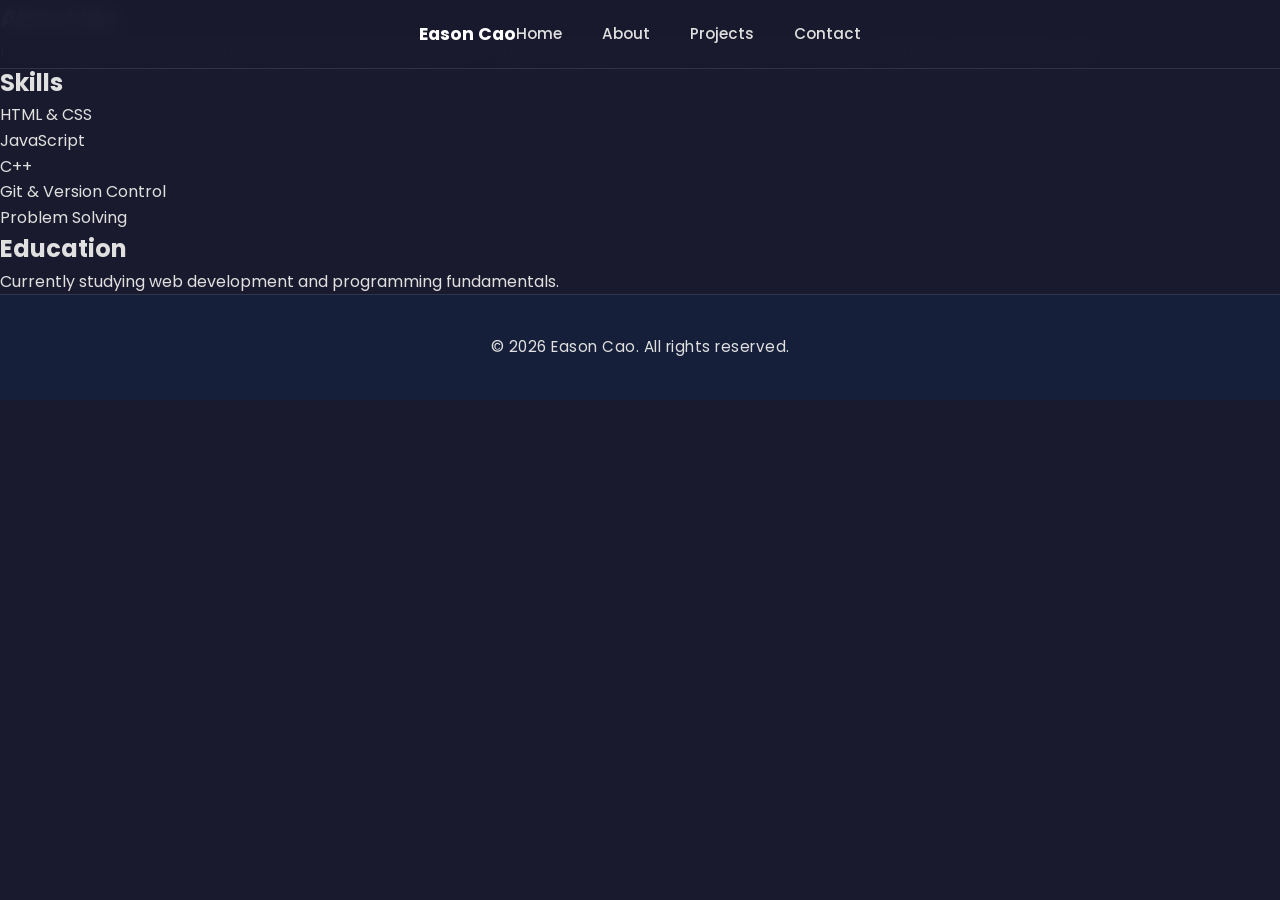
==== about.html @ a770e1d0 "rework on the portfolio" ====
<!DOCTYPE html>
<html lang="en">
<head>
    <meta charset="UTF-8">
    <meta name="viewport" content="width=device-width, initial-scale=1.0">
    <title>About Me</title>
    <link rel="stylesheet" href="styles/style.css">
</head>
<body>



    <header>
        <nav>
            <div class="nav-container">
                <h2 class="logo">Eason Cao</h2>
                <ul class="nav-links">
                    <li><a href="index.html">Home</a></li>
                    <li><a href="about.html">About</a></li>
                    <li><a href="projects.html">Projects</a></li>
                    <li><a href="contact.html">Contact</a></li>
                </ul>
            </div>
        </nav>
    </header>

    <section id="about">
        <div class="about-content">
            <h1>About Me</h1>
            <p>I am a student learning programming and web development. I enjoy creating interactive websites and solving complex problems with code.</p>
            <h2>Skills</h2>
            <ul class="skills-list">
                <li>HTML & CSS</li>
                <li>JavaScript</li>
                <li>C++</li>
                <li>Git & Version Control</li>
                <li>Problem Solving</li>
            </ul>
            <h2>Education</h2>
            <p>Currently studying web development and programming fundamentals.</p>
        </div>
    </section>

    <footer>
        <p>&copy; 2026 Eason Cao. All rights reserved.</p>
    </footer>

    <script src="scripts/script.js"></script>
</body>
</html>
---- styles/style.css ----
@import url('https://fonts.googleapis.com/css2?family=Poppins:wght@300;400;600;700&display=swap');

* {
    margin: 0;
    padding: 0;
    box-sizing: border-box;
}

:root {
    --bg-dark: #1a1a2e;
    --bg-darker: #16213e;
    --text-light: #e0e0e0;
    --text-lighter: #ffffff;
    --accent-blue: #0f7cff;
    --accent-light: #1a95ff;
    --muted: #a0a0a0;
    --max-width: 1200px;
}

body {
    font-family: 'Poppins', system-ui, -apple-system, 'Segoe UI', Roboto, 'Helvetica Neue', Arial;
    line-height: 1.6;
    color: var(--text-light);
    background-color: var(--bg-dark);
    font-weight: 400;
    -webkit-font-smoothing: antialiased;
    -moz-osx-font-smoothing: grayscale;
}

/* Header and Navigation */
header {
    position: fixed;
    top: 0;
    width: 100%;
    z-index: 1000;
    background-color: rgba(26, 26, 46, 0.95);
    backdrop-filter: blur(10px);
    padding: 20px 0;
    border-bottom: 1px solid rgba(255, 255, 255, 0.1);
}

.nav-container {
    max-width: var(--max-width);
    margin: 0 auto;
    display: flex;
    justify-content: space-between;
    align-items: center;
    padding: 0 40px;
}

.logo {
    display: flex;
    align-items: center;
    gap: 12px;
    text-decoration: none;
    color: var(--text-lighter);
    font-weight: 700;
    font-size: 1.1rem;
}

.logo-avatar {
    width: 40px;
    height: 40px;
    background: linear-gradient(135deg, var(--accent-blue), var(--accent-light));
    border-radius: 50%;
    display: flex;
    align-items: center;
    justify-content: center;
    color: white;
    font-weight: 700;
    font-size: 1.1rem;
}

.logo-text {
    color: var(--text-lighter);
}

nav {
    display: flex;
    align-items: center;
}

.nav-links {
    list-style: none;
    display: flex;
    gap: 40px;
}

.nav-links a {
    color: var(--text-light);
    text-decoration: none;
    font-size: 0.95rem;
    font-weight: 500;
    transition: color 0.3s ease;
    position: relative;
}

.nav-links a:hover {
    color: var(--accent-light);
}

.nav-links a::after {
    content: '';
    position: absolute;
    bottom: -5px;
    left: 0;
    width: 0;
    height: 2px;
    background-color: var(--accent-light);
    transition: width 0.3s ease;
}

.nav-links a:hover::after {
    width: 100%;
}

/* Hero Section */
#hero {
    margin-top: 80px;
    padding: 100px 40px;
    min-height: 100vh;
    display: flex;
    align-items: center;
    background: linear-gradient(135deg, rgba(15, 124, 255, 0.05), rgba(26, 33, 62, 0.3));
}

.hero-container {
    max-width: var(--max-width);
    margin: 0 auto;
    display: grid;
    grid-template-columns: 1fr 1fr;
    gap: 80px;
    align-items: center;
    width: 100%;
}

.hero-image {
    width: 320px;
    height: 320px;
    background-color: rgba(255, 255, 255, 0.1);
    border-radius: 50%;
    border: 8px solid rgba(15, 124, 255, 0.3);
    margin: 0 auto;
    display: flex;
    align-items: center;
    justify-content: center;
    font-size: 0.9rem;
    color: var(--muted);
}

.hero-content {
    display: flex;
    flex-direction: column;
    gap: 20px;
}

.hero-subtitle {
    font-size: 0.95rem;
    color: var(--muted);
    font-weight: 500;
    letter-spacing: 0.5px;
}

.hero-subtitle .role {
    color: var(--accent-light);
    font-weight: 600;
}

.hero-content h1 {
    font-size: 3.5rem;
    font-weight: 700;
    color: var(--text-lighter);
    line-height: 1.1;
    margin: 10px 0;
}

.hero-description {
    font-size: 1rem;
    color: var(--text-light);
    line-height: 1.8;
    max-width: 500px;
    margin: 10px 0;
}

.hero-buttons {
    display: flex;
    gap: 20px;
    margin-top: 20px;
}

.btn {
    display: inline-block;
    padding: 14px 32px;
    font-size: 0.95rem;
    font-weight: 600;
    text-decoration: none;
    border-radius: 30px;
    transition: all 0.3s ease;
    border: 2px solid transparent;
    cursor: pointer;
    text-align: center;
}

.btn-primary {
    background: linear-gradient(135deg, var(--accent-blue), var(--accent-light));
    color: white;
    box-shadow: 0 8px 24px rgba(15, 124, 255, 0.3);
}

.btn-primary:hover {
    transform: translateY(-3px);
    box-shadow: 0 12px 32px rgba(15, 124, 255, 0.4);
}

.btn-secondary {
    background-color: transparent;
    color: var(--text-lighter);
    border: 2px solid var(--text-lighter);
}

.btn-secondary:hover {
    background-color: rgba(255, 255, 255, 0.1);
    border-color: var(--accent-light);
    color: var(--accent-light);
}

.social-links {
    display: flex;
    gap: 20px;
    margin-top: 20px;
}

.social-links a {
    width: 45px;
    height: 45px;
    border-radius: 50%;
    border: 2px solid var(--text-light);
    display: flex;
    align-items: center;
    justify-content: center;
    color: var(--text-light);
    text-decoration: none;
    transition: all 0.3s ease;
    font-size: 1.1rem;
}

.social-links a:hover {
    background-color: var(--accent-blue);
    border-color: var(--accent-blue);
    color: white;
    transform: translateY(-3px);
}

/* Responsive Design */
@media (max-width: 768px) {
    .hero-container {
        grid-template-columns: 1fr;
        gap: 40px;
    }

    .hero-image {
        width: 250px;
        height: 250px;
    }

    .hero-content h1 {
        font-size: 2.5rem;
    }

    .hero-buttons {
        flex-direction: column;
    }

    .btn {
        width: 100%;
        text-align: center;
    }

    .nav-links {
        gap: 20px;
    }

    .nav-links a {
        font-size: 0.85rem;
    }

    #hero {
        padding: 80px 20px;
        margin-top: 70px;
    }

    .nav-container {
        padding: 0 20px;
    }
}

@media (max-width: 480px) {
    .hero-content h1 {
        font-size: 2rem;
    }

    .hero-subtitle {
        font-size: 0.85rem;
    }

    .hero-description {
        font-size: 0.9rem;
    }

    .btn {
        padding: 12px 24px;
        font-size: 0.85rem;
    }

    .social-links {
        gap: 15px;
    }

    .social-links a {
        width: 40px;
        height: 40px;
        font-size: 0.9rem;
    }

    .logo {
        gap: 8px;
        font-size: 0.95rem;
    }

    .logo-avatar {
        width: 35px;
        height: 35px;
        font-size: 0.95rem;
    }

    .nav-links {
        gap: 15px;
    }

    .nav-links a {
        font-size: 0.75rem;
    }
}

/* Footer */
footer {
    background-color: rgba(22, 33, 62, 0.8);
    border-top: 1px solid rgba(255, 255, 255, 0.1);
    padding: 40px 20px;
    text-align: center;
}

footer p {
    color: var(--text-light);
    font-size: 0.95rem;
    letter-spacing: 0.5px;
}
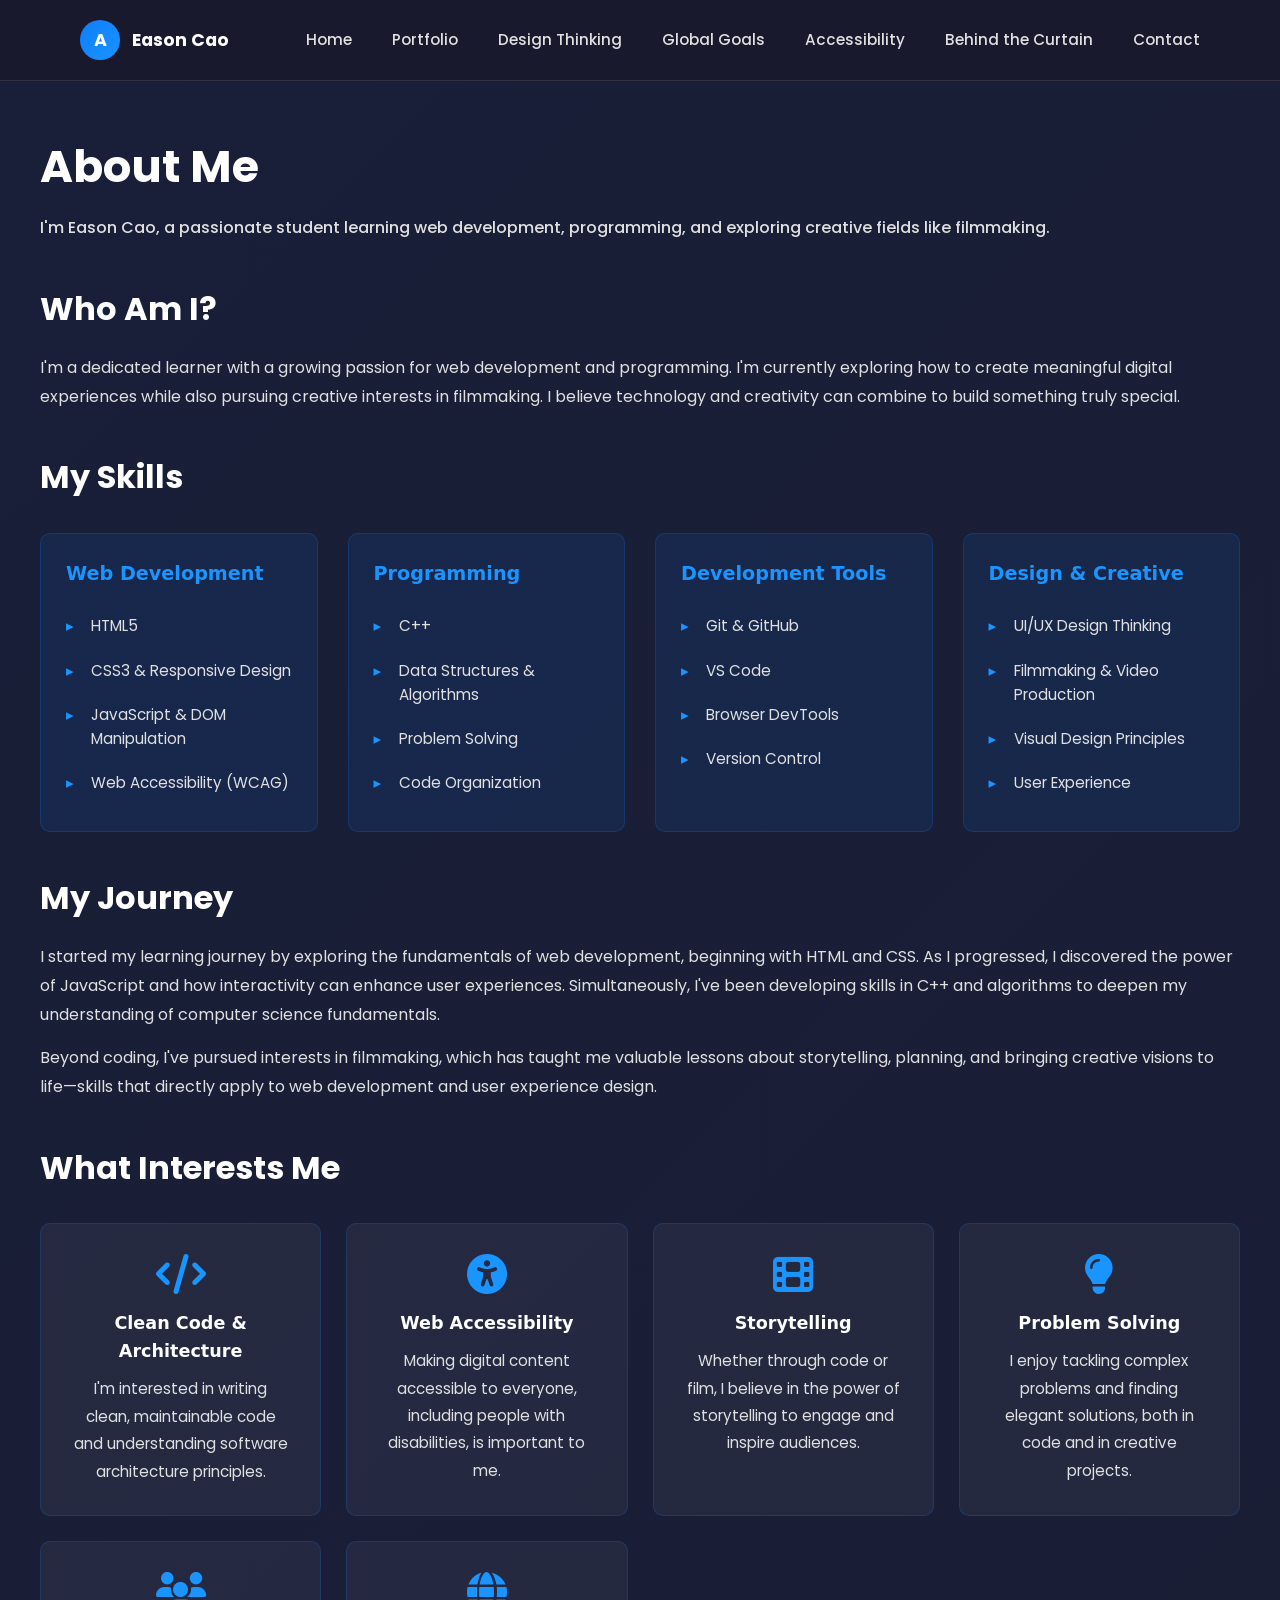
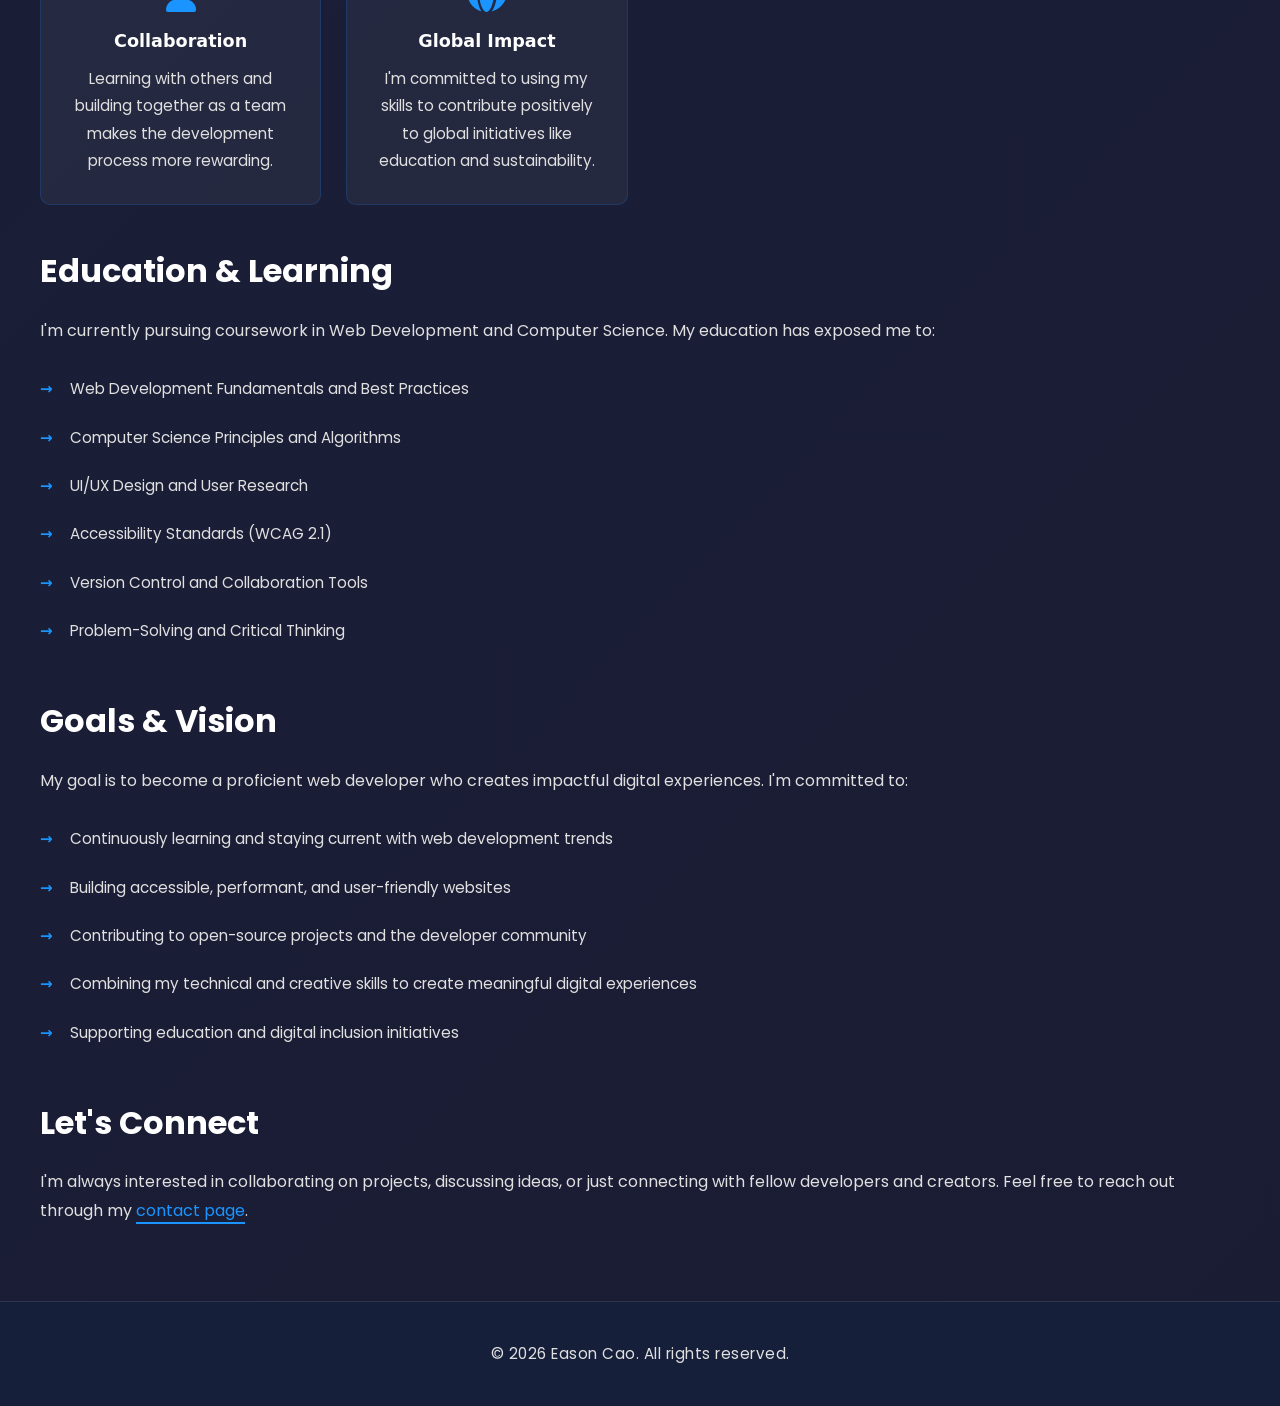
==== commit 740273aa: "re-organized the pages and add new pages" ====
--- a/about.html
+++ b/about.html
@@ -5,39 +5,148 @@
     <meta name="viewport" content="width=device-width, initial-scale=1.0">
     <title>About Me</title>
     <link rel="stylesheet" href="styles/style.css">
+    <link rel="stylesheet" href="https://cdnjs.cloudflare.com/ajax/libs/font-awesome/6.4.0/css/all.min.css">
 </head>
 <body>
-
-
-
     <header>
-        <nav>
-            <div class="nav-container">
-                <h2 class="logo">Eason Cao</h2>
+        <div class="nav-container">
+            <div class="logo">
+                <div class="logo-avatar">A</div>
+                <span class="logo-text">Eason Cao</span>
+            </div>
+            <nav>
                 <ul class="nav-links">
                     <li><a href="index.html">Home</a></li>
-                    <li><a href="about.html">About</a></li>
-                    <li><a href="projects.html">Projects</a></li>
+                    <li><a href="projects.html">Portfolio</a></li>
+                    <li><a href="design-thinking.html">Design Thinking</a></li>
+                    <li><a href="global-goals.html">Global Goals</a></li>
+                    <li><a href="accessibility.html">Accessibility</a></li>
+                    <li><a href="behind-curtain.html">Behind the Curtain</a></li>
                     <li><a href="contact.html">Contact</a></li>
                 </ul>
-            </div>
-        </nav>
+            </nav>
+        </div>
     </header>
 
-    <section id="about">
-        <div class="about-content">
+    <section id="about" class="page-section">
+        <div class="page-container">
             <h1>About Me</h1>
-            <p>I am a student learning programming and web development. I enjoy creating interactive websites and solving complex problems with code.</p>
-            <h2>Skills</h2>
-            <ul class="skills-list">
-                <li>HTML & CSS</li>
-                <li>JavaScript</li>
-                <li>C++</li>
-                <li>Git & Version Control</li>
-                <li>Problem Solving</li>
+            
+            <p class="intro-text">I'm Eason Cao, a passionate student learning web development, programming, and exploring creative fields like filmmaking.</p>
+            
+            <h2>Who Am I?</h2>
+            <p>I'm a dedicated learner with a growing passion for web development and programming. I'm currently exploring how to create meaningful digital experiences while also pursuing creative interests in filmmaking. I believe technology and creativity can combine to build something truly special.</p>
+            
+            <h2>My Skills</h2>
+            <div class="skills-grid">
+                <div class="skill-category">
+                    <h3>Web Development</h3>
+                    <ul class="skills-list">
+                        <li>HTML5</li>
+                        <li>CSS3 & Responsive Design</li>
+                        <li>JavaScript & DOM Manipulation</li>
+                        <li>Web Accessibility (WCAG)</li>
+                    </ul>
+                </div>
+                
+                <div class="skill-category">
+                    <h3>Programming</h3>
+                    <ul class="skills-list">
+                        <li>C++</li>
+                        <li>Data Structures & Algorithms</li>
+                        <li>Problem Solving</li>
+                        <li>Code Organization</li>
+                    </ul>
+                </div>
+                
+                <div class="skill-category">
+                    <h3>Development Tools</h3>
+                    <ul class="skills-list">
+                        <li>Git & GitHub</li>
+                        <li>VS Code</li>
+                        <li>Browser DevTools</li>
+                        <li>Version Control</li>
+                    </ul>
+                </div>
+                
+                <div class="skill-category">
+                    <h3>Design & Creative</h3>
+                    <ul class="skills-list">
+                        <li>UI/UX Design Thinking</li>
+                        <li>Filmmaking & Video Production</li>
+                        <li>Visual Design Principles</li>
+                        <li>User Experience</li>
+                    </ul>
+                </div>
+            </div>
+            
+            <h2>My Journey</h2>
+            <p>I started my learning journey by exploring the fundamentals of web development, beginning with HTML and CSS. As I progressed, I discovered the power of JavaScript and how interactivity can enhance user experiences. Simultaneously, I've been developing skills in C++ and algorithms to deepen my understanding of computer science fundamentals.</p>
+            
+            <p>Beyond coding, I've pursued interests in filmmaking, which has taught me valuable lessons about storytelling, planning, and bringing creative visions to life—skills that directly apply to web development and user experience design.</p>
+            
+            <h2>What Interests Me</h2>
+            <div class="interests-grid">
+                <div class="interest-card">
+                    <i class="fas fa-code"></i>
+                    <h3>Clean Code & Architecture</h3>
+                    <p>I'm interested in writing clean, maintainable code and understanding software architecture principles.</p>
+                </div>
+                
+                <div class="interest-card">
+                    <i class="fas fa-universal-access"></i>
+                    <h3>Web Accessibility</h3>
+                    <p>Making digital content accessible to everyone, including people with disabilities, is important to me.</p>
+                </div>
+                
+                <div class="interest-card">
+                    <i class="fas fa-film"></i>
+                    <h3>Storytelling</h3>
+                    <p>Whether through code or film, I believe in the power of storytelling to engage and inspire audiences.</p>
+                </div>
+                
+                <div class="interest-card">
+                    <i class="fas fa-lightbulb"></i>
+                    <h3>Problem Solving</h3>
+                    <p>I enjoy tackling complex problems and finding elegant solutions, both in code and in creative projects.</p>
+                </div>
+                
+                <div class="interest-card">
+                    <i class="fas fa-users"></i>
+                    <h3>Collaboration</h3>
+                    <p>Learning with others and building together as a team makes the development process more rewarding.</p>
+                </div>
+                
+                <div class="interest-card">
+                    <i class="fas fa-globe"></i>
+                    <h3>Global Impact</h3>
+                    <p>I'm committed to using my skills to contribute positively to global initiatives like education and sustainability.</p>
+                </div>
+            </div>
+            
+            <h2>Education & Learning</h2>
+            <p>I'm currently pursuing coursework in Web Development and Computer Science. My education has exposed me to:</p>
+            <ul class="education-list">
+                <li>Web Development Fundamentals and Best Practices</li>
+                <li>Computer Science Principles and Algorithms</li>
+                <li>UI/UX Design and User Research</li>
+                <li>Accessibility Standards (WCAG 2.1)</li>
+                <li>Version Control and Collaboration Tools</li>
+                <li>Problem-Solving and Critical Thinking</li>
             </ul>
-            <h2>Education</h2>
-            <p>Currently studying web development and programming fundamentals.</p>
+            
+            <h2>Goals & Vision</h2>
+            <p>My goal is to become a proficient web developer who creates impactful digital experiences. I'm committed to:</p>
+            <ul class="goals-list">
+                <li>Continuously learning and staying current with web development trends</li>
+                <li>Building accessible, performant, and user-friendly websites</li>
+                <li>Contributing to open-source projects and the developer community</li>
+                <li>Combining my technical and creative skills to create meaningful digital experiences</li>
+                <li>Supporting education and digital inclusion initiatives</li>
+            </ul>
+            
+            <h2>Let's Connect</h2>
+            <p>I'm always interested in collaborating on projects, discussing ideas, or just connecting with fellow developers and creators. Feel free to reach out through my <a href="contact.html" style="color: var(--accent-light); text-decoration: none; border-bottom: 2px solid var(--accent-light);">contact page</a>.</p>
         </div>
     </section>
 
--- a/styles/style.css
+++ b/styles/style.css
@@ -355,3 +355,492 @@
     font-size: 0.95rem;
     letter-spacing: 0.5px;
 }
+
+/* Page Sections */
+.page-section {
+    margin-top: 80px;
+    padding: 60px 40px;
+    min-height: 100vh;
+    background: linear-gradient(135deg, rgba(15, 124, 255, 0.05), rgba(26, 33, 62, 0.3));
+}
+
+.page-container {
+    max-width: var(--max-width);
+    margin: 0 auto;
+}
+
+.page-section h1 {
+    font-size: 2.8rem;
+    font-weight: 700;
+    color: var(--text-lighter);
+    margin-bottom: 20px;
+    line-height: 1.2;
+}
+
+.page-section h2 {
+    font-size: 2rem;
+    font-weight: 700;
+    color: var(--text-lighter);
+    margin-top: 40px;
+    margin-bottom: 20px;
+}
+
+.page-section h3 {
+    font-size: 1.3rem;
+    font-weight: 600;
+    color: var(--text-lighter);
+    margin-top: 25px;
+    margin-bottom: 15px;
+}
+
+.page-section p {
+    font-size: 1rem;
+    color: var(--text-light);
+    line-height: 1.8;
+    margin-bottom: 15px;
+}
+
+.intro-text {
+    font-size: 1.1rem;
+    color: var(--accent-light);
+    margin-bottom: 30px;
+    font-weight: 500;
+}
+
+/* Process Grid */
+.process-grid {
+    display: grid;
+    grid-template-columns: repeat(auto-fit, minmax(300px, 1fr));
+    gap: 30px;
+    margin: 40px 0;
+}
+
+.process-card {
+    background: rgba(255, 255, 255, 0.05);
+    border: 1px solid rgba(15, 124, 255, 0.2);
+    border-radius: 12px;
+    padding: 30px;
+    transition: all 0.3s ease;
+}
+
+.process-card:hover {
+    background: rgba(15, 124, 255, 0.1);
+    border-color: rgba(15, 124, 255, 0.4);
+    transform: translateY(-5px);
+}
+
+.process-number {
+    display: inline-block;
+    width: 40px;
+    height: 40px;
+    background: linear-gradient(135deg, var(--accent-blue), var(--accent-light));
+    border-radius: 50%;
+    display: flex;
+    align-items: center;
+    justify-content: center;
+    color: white;
+    font-weight: 700;
+    font-size: 1.2rem;
+    margin-bottom: 15px;
+}
+
+.process-card h2 {
+    margin-top: 0;
+    margin-bottom: 15px;
+    font-size: 1.3rem;
+}
+
+.decision-list, .contribution-list, .commitment-list, .resources-list, .learning-list {
+    list-style: none;
+    padding: 0;
+    margin: 20px 0;
+}
+
+.decision-list li, .contribution-list li, .commitment-list li, .resources-list li, .learning-list li {
+    padding: 12px 0;
+    padding-left: 30px;
+    position: relative;
+    color: var(--text-light);
+    font-size: 1rem;
+    line-height: 1.6;
+}
+
+.decision-list li::before, .contribution-list li::before, .commitment-list li::before, .resources-list li::before, .learning-list li::before {
+    content: '→';
+    position: absolute;
+    left: 0;
+    color: var(--accent-light);
+    font-weight: bold;
+}
+
+/* Goal Highlight */
+.goal-highlight {
+    background: rgba(15, 124, 255, 0.1);
+    border: 1px solid rgba(15, 124, 255, 0.3);
+    border-radius: 12px;
+    padding: 40px;
+    margin: 30px 0;
+}
+
+.goal-description {
+    font-size: 1.2rem;
+    color: var(--accent-light);
+    font-weight: 500;
+    margin-bottom: 20px;
+}
+
+/* Targets Grid */
+.targets-grid {
+    display: grid;
+    grid-template-columns: repeat(auto-fit, minmax(250px, 1fr));
+    gap: 25px;
+    margin: 30px 0;
+}
+
+.target-card {
+    background: rgba(255, 255, 255, 0.05);
+    border: 1px solid rgba(15, 124, 255, 0.2);
+    border-radius: 10px;
+    padding: 25px;
+    text-align: center;
+    transition: all 0.3s ease;
+}
+
+.target-card:hover {
+    background: rgba(15, 124, 255, 0.1);
+    transform: translateY(-3px);
+}
+
+.target-card i {
+    font-size: 2rem;
+    color: var(--accent-light);
+    margin-bottom: 15px;
+}
+
+.target-card h4 {
+    color: var(--text-lighter);
+    font-size: 1.1rem;
+    margin-bottom: 10px;
+}
+
+.target-card p {
+    font-size: 0.95rem;
+    color: var(--text-light);
+    margin: 0;
+}
+
+/* Features Grid */
+.features-grid {
+    display: grid;
+    grid-template-columns: repeat(auto-fit, minmax(280px, 1fr));
+    gap: 25px;
+    margin: 30px 0;
+}
+
+.feature-card {
+    background: rgba(255, 255, 255, 0.05);
+    border: 1px solid rgba(15, 124, 255, 0.2);
+    border-radius: 10px;
+    padding: 25px;
+    transition: all 0.3s ease;
+}
+
+.feature-card:hover {
+    background: rgba(15, 124, 255, 0.1);
+    border-color: rgba(15, 124, 255, 0.4);
+    transform: translateY(-3px);
+}
+
+.feature-card h3 {
+    margin-top: 0;
+    display: flex;
+    align-items: center;
+    gap: 12px;
+    margin-bottom: 12px;
+    font-size: 1.1rem;
+}
+
+.feature-card i {
+    color: var(--accent-light);
+    font-size: 1.3rem;
+}
+
+.feature-card p {
+    margin: 0;
+    font-size: 0.95rem;
+}
+
+/* Tech Stack */
+.tech-stack {
+    display: grid;
+    grid-template-columns: repeat(auto-fit, minmax(200px, 1fr));
+    gap: 20px;
+    margin: 30px 0;
+}
+
+.tech-item {
+    background: rgba(15, 124, 255, 0.15);
+    border-left: 4px solid var(--accent-light);
+    padding: 20px;
+    border-radius: 8px;
+}
+
+.tech-item h3 {
+    margin-top: 0;
+    color: var(--accent-light);
+    font-size: 1.1rem;
+}
+
+.tech-item p {
+    margin: 10px 0 0 0;
+    font-size: 0.95rem;
+}
+
+/* Challenge Cards */
+.challenge-card {
+    background: rgba(255, 255, 255, 0.05);
+    border: 1px solid rgba(15, 124, 255, 0.2);
+    border-radius: 10px;
+    padding: 25px;
+    margin: 20px 0;
+}
+
+.challenge-card h3 {
+    margin-top: 0;
+    color: var(--accent-light);
+    font-size: 1.2rem;
+}
+
+.challenge-card p {
+    margin: 12px 0;
+}
+
+.challenge-card strong {
+    color: var(--text-lighter);
+}
+
+/* Tools List */
+.tools-list {
+    display: grid;
+    grid-template-columns: repeat(auto-fit, minmax(150px, 1fr));
+    gap: 20px;
+    margin: 30px 0;
+}
+
+.tool {
+    background: rgba(15, 124, 255, 0.1);
+    border: 1px solid rgba(15, 124, 255, 0.3);
+    border-radius: 10px;
+    padding: 25px;
+    text-align: center;
+}
+
+.tool i {
+    font-size: 2rem;
+    color: var(--accent-light);
+    margin-bottom: 12px;
+}
+
+.tool h4 {
+    color: var(--text-lighter);
+    font-size: 1rem;
+    margin-bottom: 8px;
+}
+
+.tool p {
+    font-size: 0.85rem;
+    color: var(--text-light);
+    margin: 0;
+}
+
+.future-list {
+    list-style: none;
+    padding: 0;
+}
+
+.future-list li {
+    padding: 12px 0;
+    padding-left: 30px;
+    position: relative;
+    color: var(--text-light);
+}
+
+.future-list li::before {
+    content: '✓';
+    position: absolute;
+    left: 0;
+    color: var(--accent-light);
+    font-weight: bold;
+}
+
+/* Project Grid */
+.project-grid {
+    display: grid;
+    grid-template-columns: repeat(auto-fit, minmax(320px, 1fr));
+    gap: 30px;
+    margin: 40px 0;
+}
+
+.project-card {
+    background: rgba(255, 255, 255, 0.05);
+    border: 1px solid rgba(15, 124, 255, 0.2);
+    border-radius: 12px;
+    padding: 30px;
+    transition: all 0.3s ease;
+}
+
+.project-card:hover {
+    background: rgba(15, 124, 255, 0.1);
+    border-color: rgba(15, 124, 255, 0.4);
+    transform: translateY(-8px);
+}
+
+.project-card h3 {
+    margin-top: 0;
+    color: var(--text-lighter);
+    font-size: 1.3rem;
+    margin-bottom: 8px;
+}
+
+.project-type {
+    color: var(--accent-light);
+    font-size: 0.85rem;
+    font-weight: 600;
+    text-transform: uppercase;
+    letter-spacing: 1px;
+    margin-bottom: 12px;
+}
+
+.project-card p {
+    color: var(--text-light);
+    font-size: 0.95rem;
+    line-height: 1.6;
+    margin: 0 0 15px 0;
+}
+
+.project-tags {
+    display: flex;
+    flex-wrap: wrap;
+    gap: 10px;
+    margin: 20px 0;
+}
+
+.tag {
+    display: inline-block;
+    background: rgba(15, 124, 255, 0.15);
+    color: var(--accent-light);
+    padding: 6px 12px;
+    border-radius: 20px;
+    font-size: 0.8rem;
+    border: 1px solid rgba(15, 124, 255, 0.3);
+}
+
+/* Skills Grid */
+.skills-grid {
+    display: grid;
+    grid-template-columns: repeat(auto-fit, minmax(250px, 1fr));
+    gap: 30px;
+    margin: 30px 0;
+}
+
+.skill-category {
+    background: rgba(15, 124, 255, 0.1);
+    border: 1px solid rgba(15, 124, 255, 0.2);
+    border-radius: 10px;
+    padding: 25px;
+}
+
+.skill-category h3 {
+    margin-top: 0;
+    color: var(--accent-light);
+    font-size: 1.2rem;
+    margin-bottom: 15px;
+}
+
+.skills-list {
+    list-style: none;
+    padding: 0;
+    margin: 0;
+}
+
+.skills-list li {
+    padding: 10px 0;
+    padding-left: 25px;
+    position: relative;
+    color: var(--text-light);
+    font-size: 0.95rem;
+}
+
+.skills-list li::before {
+    content: '▸';
+    position: absolute;
+    left: 0;
+    color: var(--accent-light);
+    font-weight: bold;
+}
+
+/* Interests Grid */
+.interests-grid {
+    display: grid;
+    grid-template-columns: repeat(auto-fit, minmax(280px, 1fr));
+    gap: 25px;
+    margin: 30px 0;
+}
+
+.interest-card {
+    background: rgba(255, 255, 255, 0.05);
+    border: 1px solid rgba(15, 124, 255, 0.2);
+    border-radius: 10px;
+    padding: 30px;
+    text-align: center;
+    transition: all 0.3s ease;
+}
+
+.interest-card:hover {
+    background: rgba(15, 124, 255, 0.1);
+    border-color: rgba(15, 124, 255, 0.4);
+    transform: translateY(-5px);
+}
+
+.interest-card i {
+    font-size: 2.5rem;
+    color: var(--accent-light);
+    margin-bottom: 15px;
+}
+
+.interest-card h3 {
+    margin-top: 0;
+    color: var(--text-lighter);
+    font-size: 1.1rem;
+    margin-bottom: 10px;
+}
+
+.interest-card p {
+    margin: 0;
+    font-size: 0.95rem;
+    color: var(--text-light);
+}
+
+/* Education and Goals Lists */
+.education-list, .goals-list {
+    list-style: none;
+    padding: 0;
+    margin: 20px 0;
+}
+
+.education-list li, .goals-list li {
+    padding: 12px 0;
+    padding-left: 30px;
+    position: relative;
+    color: var(--text-light);
+    font-size: 0.95rem;
+    line-height: 1.6;
+}
+
+.education-list li::before, .goals-list li::before {
+    content: '→';
+    position: absolute;
+    left: 0;
+    color: var(--accent-light);
+    font-weight: bold;
+}
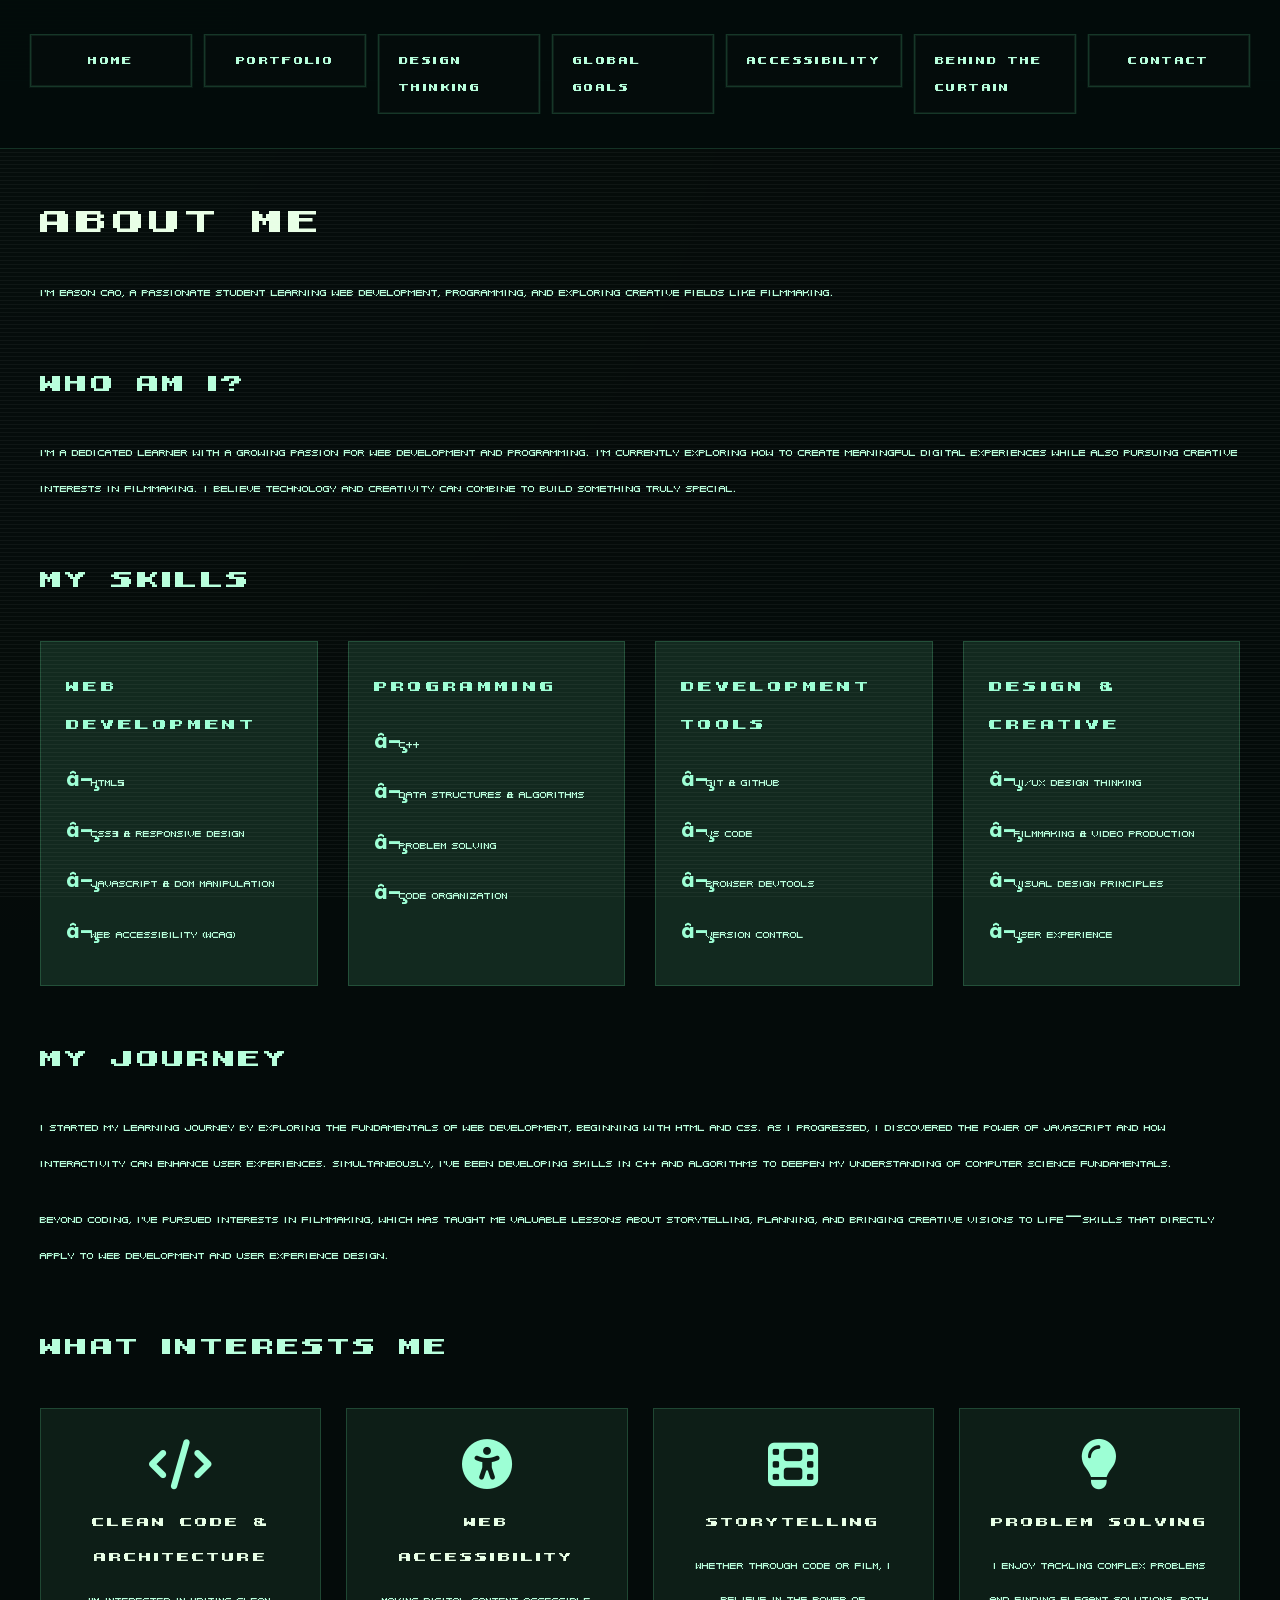
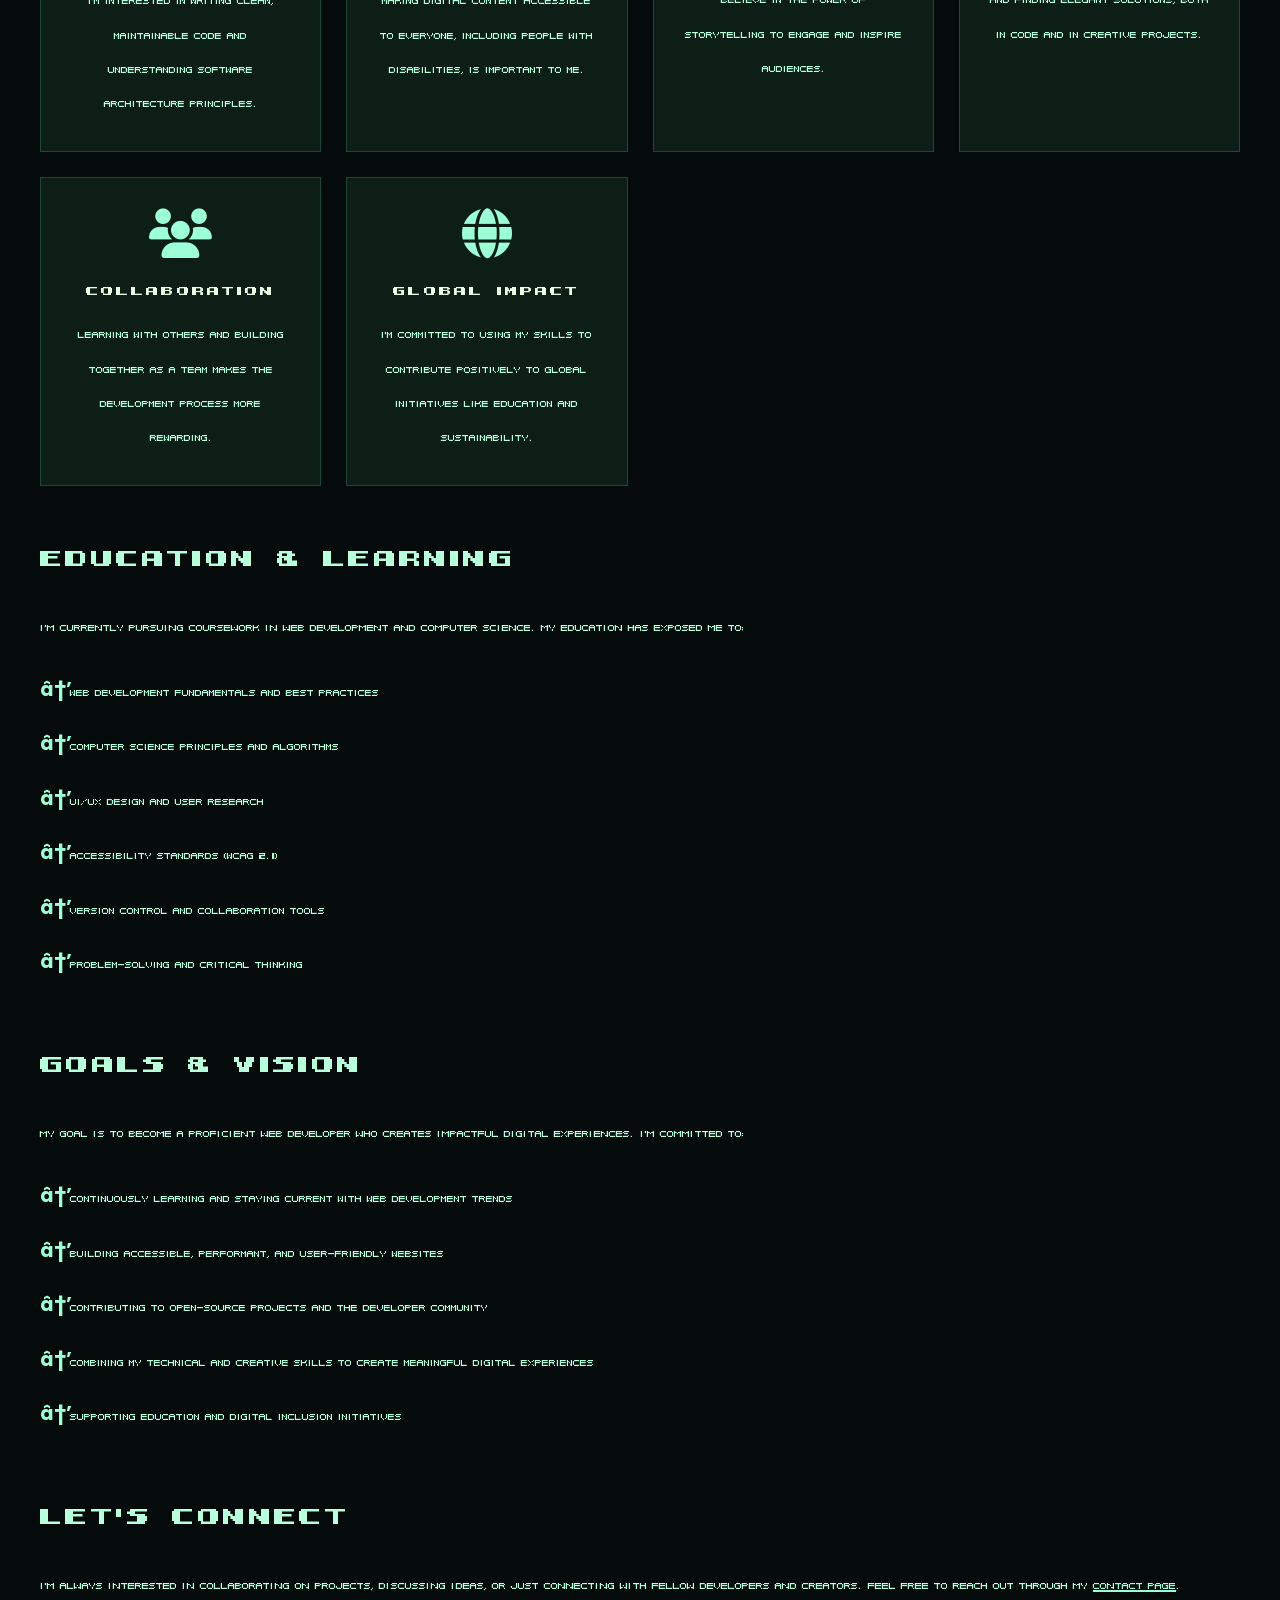
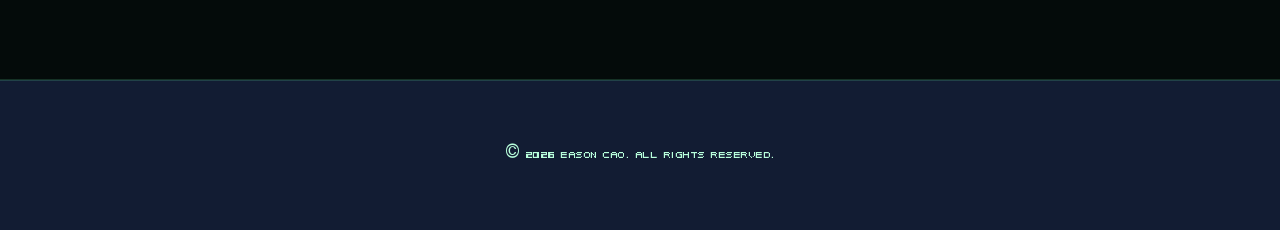
==== commit fa2d39c9: "change the style and font of website" ====
--- a/about.html
+++ b/about.html
@@ -10,10 +10,6 @@
 <body>
     <header>
         <div class="nav-container">
-            <div class="logo">
-                <div class="logo-avatar">A</div>
-                <span class="logo-text">Eason Cao</span>
-            </div>
             <nav>
                 <ul class="nav-links">
                     <li><a href="index.html">Home</a></li>
--- a/styles/style.css
+++ b/styles/style.css
@@ -1,30 +1,96 @@
-@import url('https://fonts.googleapis.com/css2?family=Poppins:wght@300;400;600;700&display=swap');
-
-* {
+﻿@import url('https://fonts.googleapis.com/css2?family=Poppins:wght@300;400;600;700&display=swap');
+
+/* Local MGS1 webfonts (placed in /fonts) */
+@font-face {
+    font-family: 'MGS1 Ammo';
+    src: url('../fonts/MGS1 Ammo.ttf') format('truetype');
+    font-weight: 400;
+    font-style: normal;
+    font-display: swap;
+}
+
+@font-face {
+    font-family: 'MGS1 Codec';
+    src: url('../fonts/MGS1 Codec.ttf') format('truetype');
+    font-weight: 400 700;
+    font-style: normal;
+    font-display: swap;
+}
+
+@font-face {
+    font-family: 'MGS1 HUD';
+    src: url('../fonts/MGS1 HUD.ttf') format('truetype');
+    font-weight: 300 700;
+    font-style: normal;
+    font-display: swap;
+}
+
+/* Utility classes and global typography mapping */
+.num, .number, .count {
+    font-family: 'MGS1 Ammo', 'MGS1 HUD', monospace;
+}
+
+h1, h2, h3, h4, .logo-text, .nav-links a {
+    font-family: 'MGS1 Codec', 'MGS1 HUD', 'Poppins', system-ui, -apple-system, 'Segoe UI', Roboto, 'Helvetica Neue', Arial;
+    letter-spacing: 0.14em; /* increased spacing for MGS1 Codec */
+    text-transform: uppercase;
+}
+
+/* Increase base font-size so rem-based sizes scale up across the site */
+html {
+    font-size: 20px; /* changed to 20px per request */
+}
+
+body {
     margin: 0;
     padding: 0;
     box-sizing: border-box;
 }
 
 :root {
-    --bg-dark: #1a1a2e;
-    --bg-darker: #16213e;
-    --text-light: #e0e0e0;
-    --text-lighter: #ffffff;
-    --accent-blue: #0f7cff;
-    --accent-light: #1a95ff;
-    --muted: #a0a0a0;
+    --bg-dark: #050b0b;
+    --bg-darker: #041212;
+    --text-light: #b8ffdc;
+    --text-lighter: #e8ffe6;
+    --accent-green: #72ffb3;
+    --accent-light: #9dffd5;
+    --accent-deep: #26c795;
+    --accent-blue: var(--accent-deep);
+    --muted: #7aa48d;
+    --panel: rgba(6, 20, 15, 0.82);
+    --panel-border: rgba(114, 255, 179, 0.16);
     --max-width: 1200px;
 }
 
 body {
-    font-family: 'Poppins', system-ui, -apple-system, 'Segoe UI', Roboto, 'Helvetica Neue', Arial;
+    position: relative;
+    overflow-x: hidden;
+    font-family: 'MGS1 HUD', 'Poppins', system-ui, -apple-system, 'Segoe UI', Roboto, 'Helvetica Neue', Arial;
     line-height: 1.6;
     color: var(--text-light);
     background-color: var(--bg-dark);
+    background-image:
+        radial-gradient(circle at top left, rgba(114,255,179,0.12), transparent 28%);
+    background-size: cover;
+    background-attachment: scroll;
     font-weight: 400;
     -webkit-font-smoothing: antialiased;
     -moz-osx-font-smoothing: grayscale;
+}
+
+body::after {
+    content: '';
+    position: fixed;
+    inset: 0;
+    z-index: 0;
+    pointer-events: none;
+    background-image: repeating-linear-gradient(
+        rgba(255, 255, 255, 0.12),
+        rgba(255, 255, 255, 0.12) 1px,
+        transparent 1px,
+        transparent 4px
+    );
+    opacity: 0.36;
 }
 
 /* Header and Navigation */
@@ -33,19 +99,19 @@
     top: 0;
     width: 100%;
     z-index: 1000;
-    background-color: rgba(26, 26, 46, 0.95);
-    backdrop-filter: blur(10px);
-    padding: 20px 0;
-    border-bottom: 1px solid rgba(255, 255, 255, 0.1);
+    background-color: rgba(3, 12, 11, 0.98);
+    padding: 14px 0;
+    border-bottom: 1px solid rgba(114, 255, 179, 0.16);
 }
 
 .nav-container {
     max-width: var(--max-width);
     margin: 0 auto;
     display: flex;
-    justify-content: space-between;
+    justify-content: center;
     align-items: center;
-    padding: 0 40px;
+    padding: 0 16px;
+    gap: 18px;
 }
 
 .logo {
@@ -55,63 +121,103 @@
     text-decoration: none;
     color: var(--text-lighter);
     font-weight: 700;
-    font-size: 1.1rem;
+    font-size: 1.05rem;
+    letter-spacing: 0.08em;
+    text-transform: uppercase;
 }
 
 .logo-avatar {
-    width: 40px;
-    height: 40px;
-    background: linear-gradient(135deg, var(--accent-blue), var(--accent-light));
-    border-radius: 50%;
+    width: 42px;
+    height: 42px;
+    background: linear-gradient(135deg, rgba(114,255,179,0.85), rgba(45,206,141,0.9));
+    border-radius: 0;
     display: flex;
     align-items: center;
     justify-content: center;
-    color: white;
-    font-weight: 700;
-    font-size: 1.1rem;
-}
-
-.logo-text {
-    color: var(--text-lighter);
-}
-
-nav {
-    display: flex;
-    align-items: center;
+    overflow: hidden;
+    box-shadow: 0 0 18px rgba(114,255,179,0.18);
+    border: 1px solid rgba(114,255,179,0.22);
+}
+
+.logo-avatar img {
+    width: 100%;
+    height: 100%;
+    object-fit: cover;
+    display: block;
 }
 
 .nav-links {
     list-style: none;
     display: flex;
-    gap: 40px;
+    gap: 12px;
+    flex-wrap: nowrap;
+    overflow-x: auto;
+    padding: 0 4px;
 }
 
 .nav-links a {
+    position: relative;
+    display: inline-flex;
+    align-items: center;
+    justify-content: center;
+    padding: 12px 20px;
+    min-width: 120px;
     color: var(--text-light);
     text-decoration: none;
-    font-size: 0.95rem;
-    font-weight: 500;
-    transition: color 0.3s ease;
-    position: relative;
-}
-
-.nav-links a:hover {
-    color: var(--accent-light);
+    font-size: 0.85rem;
+    font-weight: 700;
+    transition: transform 0.2s ease, color 0.2s ease, border-color 0.2s ease, background-color 0.2s ease;
+    letter-spacing: 0.14em;
+    text-transform: uppercase;
+    border: 1px solid rgba(114,255,179,0.18);
+    background: rgba(3, 12, 11, 0.72);
+    box-shadow: inset 0 0 0 1px rgba(114,255,179,0.08), 0 0 0 1px rgba(114,255,179,0.05);
+    overflow: hidden;
+    border-radius: 0;
+}
+
+.nav-links a::before {
+    content: '';
+    position: absolute;
+    inset: 0;
+    background: rgba(255,255,255,0.02);
+    z-index: -1;
 }
 
 .nav-links a::after {
     content: '';
     position: absolute;
-    bottom: -5px;
     left: 0;
-    width: 0;
-    height: 2px;
-    background-color: var(--accent-light);
-    transition: width 0.3s ease;
+    top: 0;
+    width: 6px;
+    height: 100%;
+    background: transparent;
+    transition: background-color 0.2s ease;
+}
+
+.nav-links a:hover {
+    color: var(--accent-light);
+    transform: translateY(-1px);
+    border-color: rgba(114,255,179,0.45);
 }
 
 .nav-links a:hover::after {
-    width: 100%;
+    background: rgba(114,255,179,0.35);
+}
+
+.nav-links a.active,
+.nav-links a.selected {
+    color: #03120b;
+    background: rgba(114,255,179,0.18);
+    border-color: rgba(114,255,179,0.65);
+    box-shadow:
+        inset 0 0 0 1px rgba(255,255,255,0.12),
+        0 0 20px rgba(114,255,179,0.18);
+}
+
+.nav-links a.active::after,
+.nav-links a.selected::after {
+    background: rgba(114,255,179,0.85);
 }
 
 /* Hero Section */
@@ -121,7 +227,7 @@
     min-height: 100vh;
     display: flex;
     align-items: center;
-    background: linear-gradient(135deg, rgba(15, 124, 255, 0.05), rgba(26, 33, 62, 0.3));
+    background: linear-gradient(135deg, rgba(114, 255, 179, 0.05), rgba(26, 33, 62, 0.3));
 }
 
 .hero-container {
@@ -137,28 +243,46 @@
 .hero-image {
     width: 320px;
     height: 320px;
-    background-color: rgba(255, 255, 255, 0.1);
-    border-radius: 50%;
-    border: 8px solid rgba(15, 124, 255, 0.3);
+    background: linear-gradient(180deg, rgba(5, 18, 18, 0.98), rgba(7, 24, 23, 0.95));
+    border-radius: 0;
+    border: 2px solid rgba(114, 255, 179, 0.22);
     margin: 0 auto;
     display: flex;
     align-items: center;
     justify-content: center;
-    font-size: 0.9rem;
-    color: var(--muted);
-}
-
-.hero-content {
-    display: flex;
-    flex-direction: column;
-    gap: 20px;
-}
-
-.hero-subtitle {
-    font-size: 0.95rem;
-    color: var(--muted);
-    font-weight: 500;
-    letter-spacing: 0.5px;
+    overflow: hidden;
+    box-shadow:
+        0 0 0 1px rgba(114,255,179,0.08),
+        0 0 20px rgba(114,255,179,0.18),
+        inset 0 0 24px rgba(114,255,179,0.08);
+    position: relative;
+}
+
+.hero-image::before {
+    content: '';
+    position: absolute;
+    inset: 0;
+    border-radius: 0;
+    border: 1px solid rgba(114,255,179,0.16);
+    background: linear-gradient(135deg, rgba(114,255,179,0.18), transparent 60%);
+    pointer-events: none;
+}
+
+.hero-image::after {
+    content: '';
+    position: absolute;
+    inset: 14px;
+    border-top: 2px solid rgba(114,255,179,0.28);
+    border-left: 2px solid rgba(114,255,179,0.28);
+    pointer-events: none;
+}
+
+.hero-image img {
+    width: 100%;
+    height: 100%;
+    object-fit: cover;
+    display: block;
+    border-radius: 0;
 }
 
 .hero-subtitle .role {
@@ -188,67 +312,114 @@
     margin-top: 20px;
 }
 
+button,
+input[type="submit"],
+input[type="button"],
 .btn {
-    display: inline-block;
-    padding: 14px 32px;
+    display: inline-flex;
+    align-items: center;
+    justify-content: center;
+    gap: 12px; /* layout gap preserved in px */
+    padding: 14px 30px;
+    min-width: 160px;
     font-size: 0.95rem;
-    font-weight: 600;
+    font-weight: 700;
     text-decoration: none;
-    border-radius: 30px;
-    transition: all 0.3s ease;
-    border: 2px solid transparent;
+    border-radius: 0;
+    transition: transform 0.25s ease, box-shadow 0.25s ease, border-color 0.25s ease, background-color 0.25s ease;
+    border: 1px solid rgba(114,255,179,0.28);
     cursor: pointer;
     text-align: center;
+    letter-spacing: 0.14em;
+    text-transform: uppercase;
+    background-color: rgba(3, 12, 11, 0.72);
+    color: var(--text-light);
+    position: relative;
+    overflow: hidden;
+    box-shadow: inset 0 0 0 1px rgba(114,255,179,0.12), 0 0 0 1px rgba(114,255,179,0.08);
+}
+
+button::before,
+input[type="submit"]::before,
+input[type="button"]::before,
+.btn::before {
+    content: '';
+    position: absolute;
+    inset: 0;
+    background: linear-gradient(180deg, rgba(255,255,255,0.12), rgba(255,255,255,0.02) 35%, transparent 40%, transparent 60%, rgba(255,255,255,0.08) 100%);
+    opacity: 0.35;
+    pointer-events: none;
+}
+
+button:hover,
+input[type="submit"]:hover,
+input[type="button"]:hover,
+.btn:hover {
+    transform: translateY(-1px);
+    border-color: rgba(114,255,179,0.9);
+    box-shadow: 0 0 20px rgba(114,255,179,0.22), inset 0 0 8px rgba(114,255,179,0.08);
+}
+
+button:focus-visible,
+input[type="submit"]:focus-visible,
+input[type="button"]:focus-visible,
+.btn:focus-visible {
+    outline: none;
+    box-shadow: 0 0 22px rgba(114,255,179,0.4);
 }
 
 .btn-primary {
-    background: linear-gradient(135deg, var(--accent-blue), var(--accent-light));
-    color: white;
-    box-shadow: 0 8px 24px rgba(15, 124, 255, 0.3);
-}
-
-.btn-primary:hover {
-    transform: translateY(-3px);
-    box-shadow: 0 12px 32px rgba(15, 124, 255, 0.4);
-}
-
-.btn-secondary {
-    background-color: transparent;
-    color: var(--text-lighter);
-    border: 2px solid var(--text-lighter);
-}
-
-.btn-secondary:hover {
-    background-color: rgba(255, 255, 255, 0.1);
-    border-color: var(--accent-light);
-    color: var(--accent-light);
+    background-color: rgba(114,255,179,0.08);
+    color: var(--accent-light);
+    border-color: rgba(114,255,179,0.38);
+}
+
+.btn.selected,
+.btn.active,
+button.active,
+input[type="submit"].active,
+input[type="button"].active {
+    background-color: rgba(114,255,179,0.18);
+    color: #03120b;
+    border-color: rgba(114,255,179,0.95);
+    box-shadow: 0 0 24px rgba(114,255,179,0.35), inset 0 0 18px rgba(114,255,179,0.12);
+}
+
+.btn.selected::before,
+.btn.active::before,
+button.active::before,
+input[type="submit"].active::before,
+input[type="button"].active::before {
+    opacity: 0.7;
+    background: linear-gradient(180deg, rgba(255,255,255,0.22), rgba(255,255,255,0.06) 36%, transparent 46%, transparent 54%, rgba(255,255,255,0.12) 100%);
 }
 
 .social-links {
     display: flex;
-    gap: 20px;
+    gap: 18px;
     margin-top: 20px;
 }
 
 .social-links a {
-    width: 45px;
-    height: 45px;
-    border-radius: 50%;
-    border: 2px solid var(--text-light);
+    width: 48px;
+    height: 48px;
+    border-radius: 0;
+    border: 1px solid rgba(114,255,179,0.45);
     display: flex;
     align-items: center;
     justify-content: center;
     color: var(--text-light);
     text-decoration: none;
-    transition: all 0.3s ease;
+    transition: all 0.25s ease;
     font-size: 1.1rem;
+    background: rgba(0, 0, 0, 0.35);
 }
 
 .social-links a:hover {
-    background-color: var(--accent-blue);
-    border-color: var(--accent-blue);
-    color: white;
-    transform: translateY(-3px);
+    background-color: rgba(114,255,179,0.18);
+    border-color: rgba(114,255,179,0.9);
+    color: var(--text-lighter);
+    transform: translateY(-2px);
 }
 
 /* Responsive Design */
@@ -345,7 +516,7 @@
 /* Footer */
 footer {
     background-color: rgba(22, 33, 62, 0.8);
-    border-top: 1px solid rgba(255, 255, 255, 0.1);
+    border-top: 1px solid rgba(114, 255, 179, 0.16);
     padding: 40px 20px;
     text-align: center;
 }
@@ -361,7 +532,9 @@
     margin-top: 80px;
     padding: 60px 40px;
     min-height: 100vh;
-    background: linear-gradient(135deg, rgba(15, 124, 255, 0.05), rgba(26, 33, 62, 0.3));
+    background: rgba(5, 11, 10, 0.92);
+    border-top: 1px solid rgba(114,255,179,0.16);
+    border-bottom: 1px solid rgba(114,255,179,0.16);
 }
 
 .page-container {
@@ -375,14 +548,17 @@
     color: var(--text-lighter);
     margin-bottom: 20px;
     line-height: 1.2;
+    letter-spacing: 0.08em;
+    text-transform: uppercase;
 }
 
 .page-section h2 {
     font-size: 2rem;
     font-weight: 700;
-    color: var(--text-lighter);
+    color: var(--text-light);
     margin-top: 40px;
     margin-bottom: 20px;
+    letter-spacing: 0.06em;
 }
 
 .page-section h3 {
@@ -415,17 +591,29 @@
     margin: 40px 0;
 }
 
+.process-card,
+.goal-highlight,
+.target-card,
+.feature-card,
+.tech-item,
+.challenge-card,
+.tool,
+.skill-category,
+.interest-card,
+.project-card {
+    border-radius: 0;
+}
+
 .process-card {
-    background: rgba(255, 255, 255, 0.05);
-    border: 1px solid rgba(15, 124, 255, 0.2);
-    border-radius: 12px;
+    background: rgba(114, 255, 179, 0.08);
+    border: 1px solid rgba(114, 255, 179, 0.18);
     padding: 30px;
     transition: all 0.3s ease;
 }
 
 .process-card:hover {
-    background: rgba(15, 124, 255, 0.1);
-    border-color: rgba(15, 124, 255, 0.4);
+    background: rgba(114, 255, 179, 0.12);
+    border-color: rgba(114, 255, 179, 0.32);
     transform: translateY(-5px);
 }
 
@@ -433,8 +621,8 @@
     display: inline-block;
     width: 40px;
     height: 40px;
-    background: linear-gradient(135deg, var(--accent-blue), var(--accent-light));
-    border-radius: 50%;
+    background: linear-gradient(135deg, var(--accent-deep), var(--accent-light));
+    border-radius: 0;
     display: flex;
     align-items: center;
     justify-content: center;
@@ -466,7 +654,7 @@
 }
 
 .decision-list li::before, .contribution-list li::before, .commitment-list li::before, .resources-list li::before, .learning-list li::before {
-    content: '→';
+    content: 'â†’';
     position: absolute;
     left: 0;
     color: var(--accent-light);
@@ -475,9 +663,9 @@
 
 /* Goal Highlight */
 .goal-highlight {
-    background: rgba(15, 124, 255, 0.1);
-    border: 1px solid rgba(15, 124, 255, 0.3);
-    border-radius: 12px;
+    background: rgba(114, 255, 179, 0.12);
+    border: 1px solid rgba(114, 255, 179, 0.22);
+    border-radius: 0;
     padding: 40px;
     margin: 30px 0;
 }
@@ -498,16 +686,16 @@
 }
 
 .target-card {
-    background: rgba(255, 255, 255, 0.05);
-    border: 1px solid rgba(15, 124, 255, 0.2);
-    border-radius: 10px;
+    background: rgba(114, 255, 179, 0.08);
+    border: 1px solid rgba(114, 255, 179, 0.18);
+    border-radius: 0;
     padding: 25px;
     text-align: center;
     transition: all 0.3s ease;
 }
 
 .target-card:hover {
-    background: rgba(15, 124, 255, 0.1);
+    background: rgba(114, 255, 179, 0.12);
     transform: translateY(-3px);
 }
 
@@ -538,16 +726,16 @@
 }
 
 .feature-card {
-    background: rgba(255, 255, 255, 0.05);
-    border: 1px solid rgba(15, 124, 255, 0.2);
-    border-radius: 10px;
+    background: rgba(114, 255, 179, 0.08);
+    border: 1px solid rgba(114, 255, 179, 0.18);
+    border-radius: 0;
     padding: 25px;
     transition: all 0.3s ease;
 }
 
 .feature-card:hover {
-    background: rgba(15, 124, 255, 0.1);
-    border-color: rgba(15, 124, 255, 0.4);
+    background: rgba(114, 255, 179, 0.12);
+    border-color: rgba(114, 255, 179, 0.32);
     transform: translateY(-3px);
 }
 
@@ -579,10 +767,10 @@
 }
 
 .tech-item {
-    background: rgba(15, 124, 255, 0.15);
+    background: rgba(114, 255, 179, 0.12);
     border-left: 4px solid var(--accent-light);
     padding: 20px;
-    border-radius: 8px;
+    border-radius: 0;
 }
 
 .tech-item h3 {
@@ -598,9 +786,9 @@
 
 /* Challenge Cards */
 .challenge-card {
-    background: rgba(255, 255, 255, 0.05);
-    border: 1px solid rgba(15, 124, 255, 0.2);
-    border-radius: 10px;
+    background: rgba(114, 255, 179, 0.08);
+    border: 1px solid rgba(114, 255, 179, 0.18);
+    border-radius: 0;
     padding: 25px;
     margin: 20px 0;
 }
@@ -628,9 +816,9 @@
 }
 
 .tool {
-    background: rgba(15, 124, 255, 0.1);
-    border: 1px solid rgba(15, 124, 255, 0.3);
-    border-radius: 10px;
+    background: rgba(114, 255, 179, 0.12);
+    border: 1px solid rgba(114, 255, 179, 0.22);
+    border-radius: 0;
     padding: 25px;
     text-align: center;
 }
@@ -666,7 +854,7 @@
 }
 
 .future-list li::before {
-    content: '✓';
+    content: 'âœ“';
     position: absolute;
     left: 0;
     color: var(--accent-light);
@@ -682,17 +870,18 @@
 }
 
 .project-card {
-    background: rgba(255, 255, 255, 0.05);
-    border: 1px solid rgba(15, 124, 255, 0.2);
-    border-radius: 12px;
-    padding: 30px;
-    transition: all 0.3s ease;
+    background: rgba(8, 25, 20, 0.94);
+    border: 1px solid rgba(114,255,179,0.18);
+    border-radius: 0;
+    padding: 28px;
+    transition: transform 0.25s ease, box-shadow 0.25s ease;
+    box-shadow: 0 0 14px rgba(0, 0, 0, 0.12);
 }
 
 .project-card:hover {
-    background: rgba(15, 124, 255, 0.1);
-    border-color: rgba(15, 124, 255, 0.4);
-    transform: translateY(-8px);
+    background: rgba(9, 34, 27, 0.94);
+    border-color: rgba(114,255,179,0.34);
+    transform: translateY(-4px);
 }
 
 .project-card h3 {
@@ -727,14 +916,62 @@
 
 .tag {
     display: inline-block;
-    background: rgba(15, 124, 255, 0.15);
+    background: rgba(114, 255, 179, 0.12);
     color: var(--accent-light);
     padding: 6px 12px;
-    border-radius: 20px;
+    border-radius: 0;
     font-size: 0.8rem;
-    border: 1px solid rgba(15, 124, 255, 0.3);
-}
-
+    border: 1px solid rgba(114, 255, 179, 0.22);
+}
+
+.contact-card form {
+    display: flex;
+    flex-direction: column;
+    gap: 20px;
+    margin-top: 20px;
+    align-items: flex-start;
+}
+
+.form-group {
+    width: 100%;
+    max-width: 560px;
+}
+
+.form-group label {
+        display: block;
+        margin-bottom: 8px;
+        color: var(--text-lighter);
+        font-weight: 600;
+        font-size: 0.95rem;
+    }
+
+    .form-group input,
+    .form-group textarea {
+        width: 100%;
+        background: rgba(114, 255, 179, 0.08);
+        border: 1px solid rgba(255, 255, 255, 0.12);
+        border-radius: 0;
+        color: var(--text-light);
+        padding: 16px;
+        font-size: 1rem;
+        outline: none;
+        transition: border-color 0.25s ease, background-color 0.25s ease;
+    }
+
+    .form-group input:focus,
+    .form-group textarea:focus {
+        border-color: rgba(114, 255, 179, 0.6);
+        background: rgba(255, 255, 255, 0.08);
+    }
+
+    .form-group textarea {
+        min-height: 160px;
+        resize: vertical;
+    }
+
+    .contact-grid {
+        grid-template-columns: repeat(auto-fit, minmax(320px, 1fr));
+    }
 /* Skills Grid */
 .skills-grid {
     display: grid;
@@ -744,9 +981,9 @@
 }
 
 .skill-category {
-    background: rgba(15, 124, 255, 0.1);
-    border: 1px solid rgba(15, 124, 255, 0.2);
-    border-radius: 10px;
+    background: rgba(114, 255, 179, 0.12);
+    border: 1px solid rgba(114, 255, 179, 0.18);
+    border-radius: 0;
     padding: 25px;
 }
 
@@ -772,7 +1009,7 @@
 }
 
 .skills-list li::before {
-    content: '▸';
+    content: 'â–¸';
     position: absolute;
     left: 0;
     color: var(--accent-light);
@@ -788,17 +1025,17 @@
 }
 
 .interest-card {
-    background: rgba(255, 255, 255, 0.05);
-    border: 1px solid rgba(15, 124, 255, 0.2);
-    border-radius: 10px;
+    background: rgba(114, 255, 179, 0.08);
+    border: 1px solid rgba(114, 255, 179, 0.18);
+    border-radius: 0;
     padding: 30px;
     text-align: center;
     transition: all 0.3s ease;
 }
 
 .interest-card:hover {
-    background: rgba(15, 124, 255, 0.1);
-    border-color: rgba(15, 124, 255, 0.4);
+    background: rgba(114, 255, 179, 0.12);
+    border-color: rgba(114, 255, 179, 0.32);
     transform: translateY(-5px);
 }
 
@@ -838,9 +1075,12 @@
 }
 
 .education-list li::before, .goals-list li::before {
-    content: '→';
+    content: 'â†’';
     position: absolute;
     left: 0;
     color: var(--accent-light);
     font-weight: bold;
 }
+
+
+
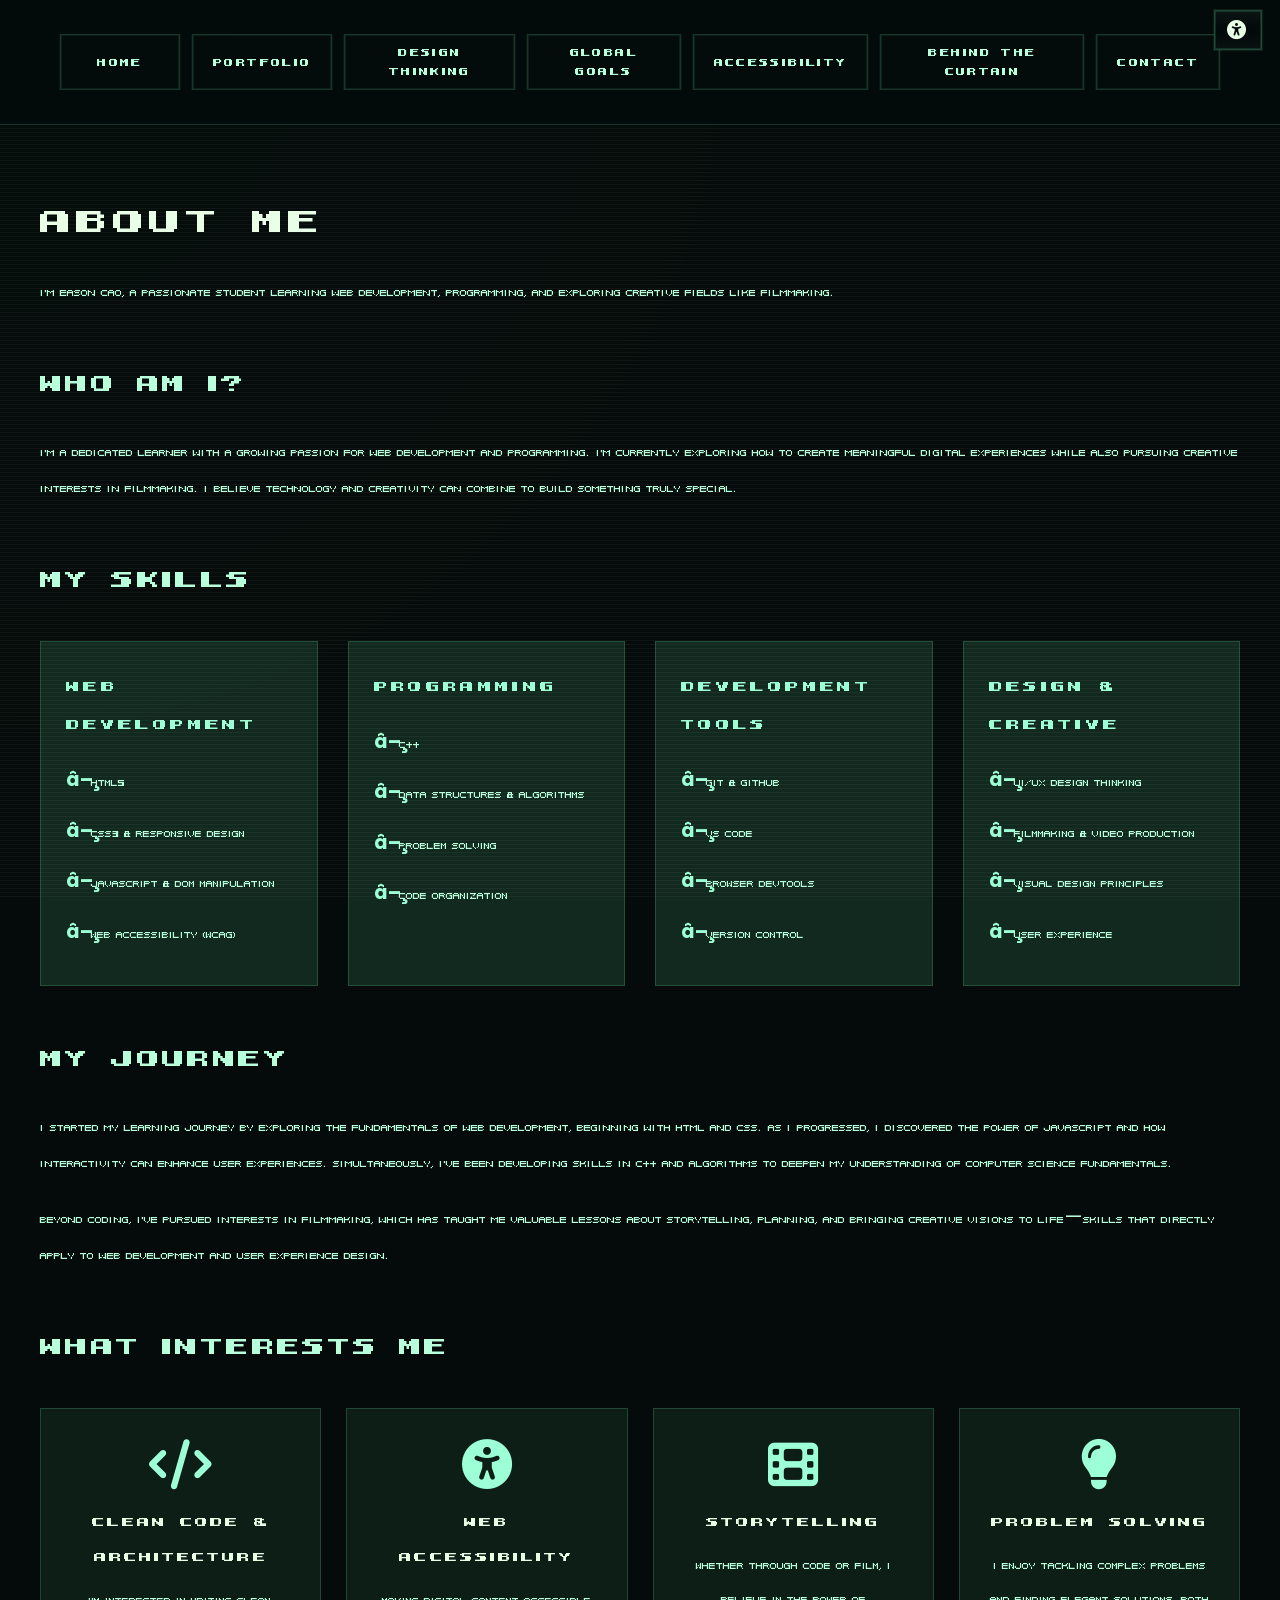
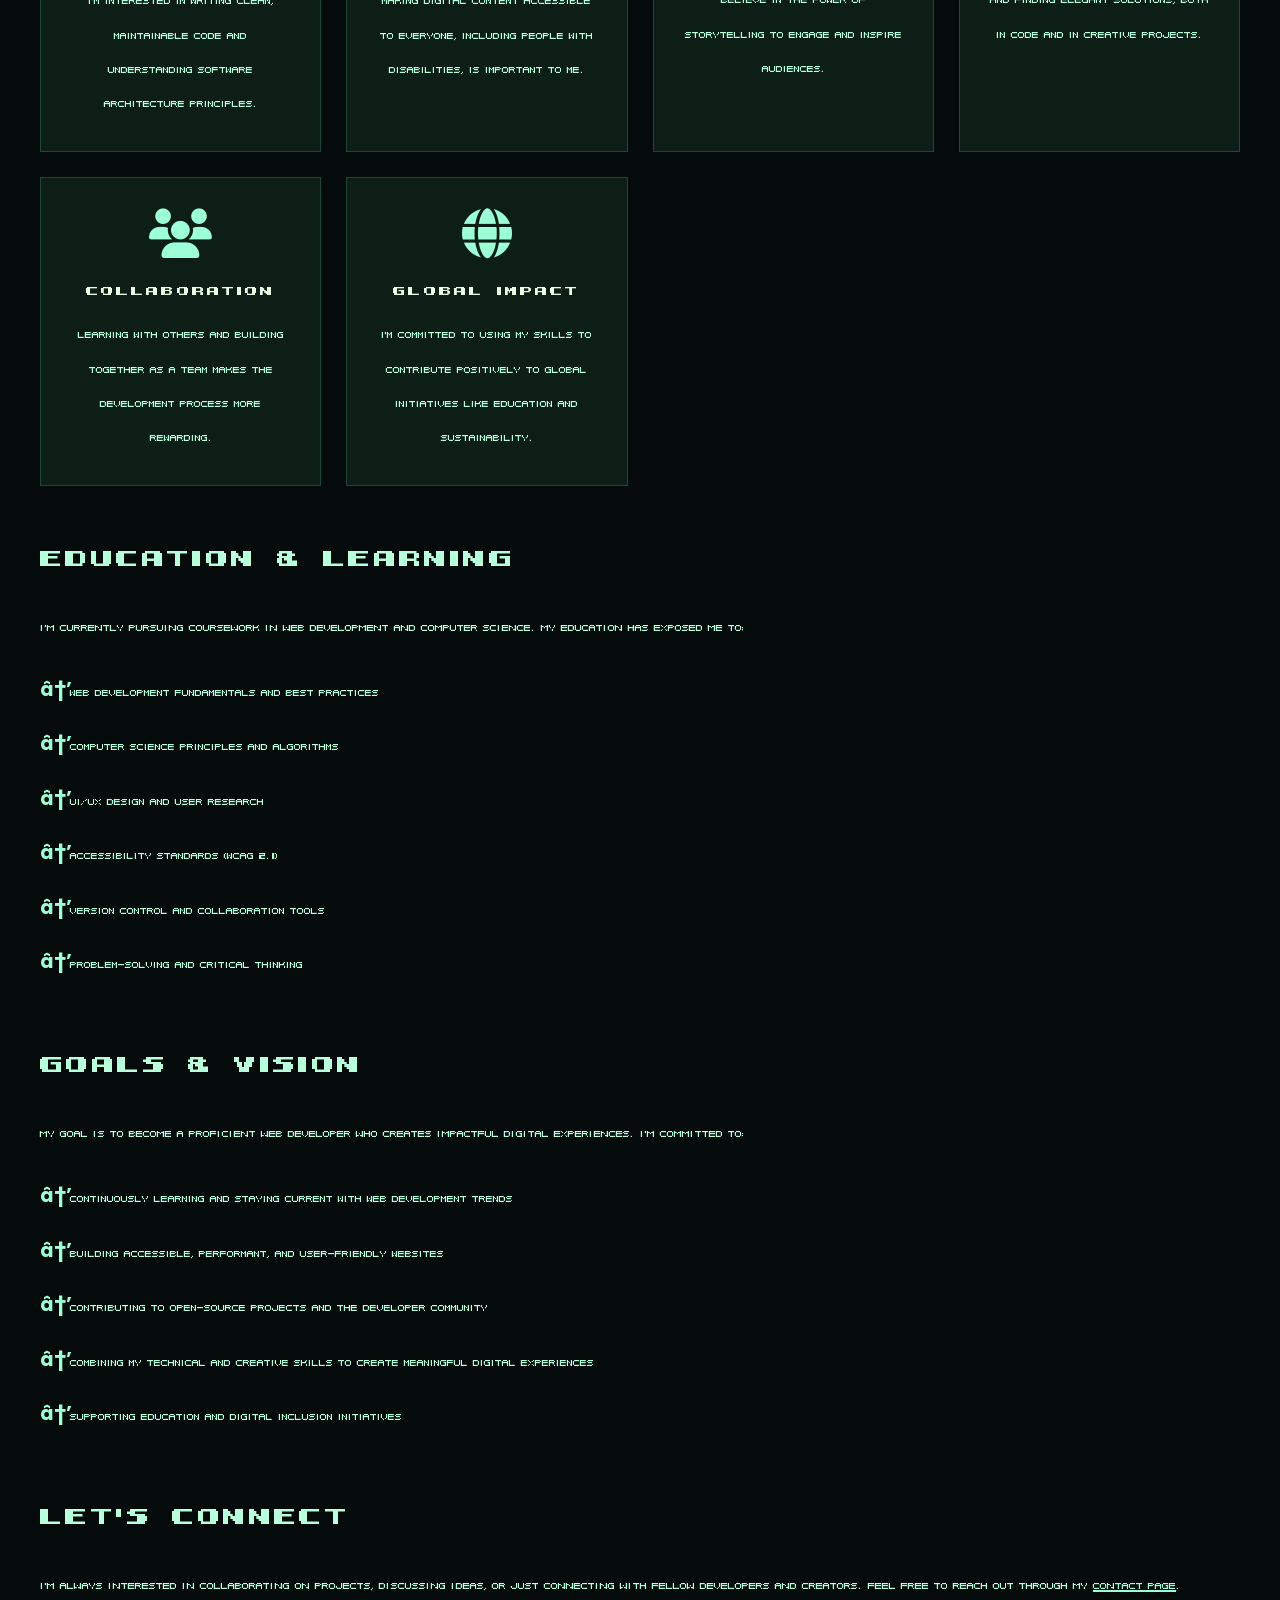
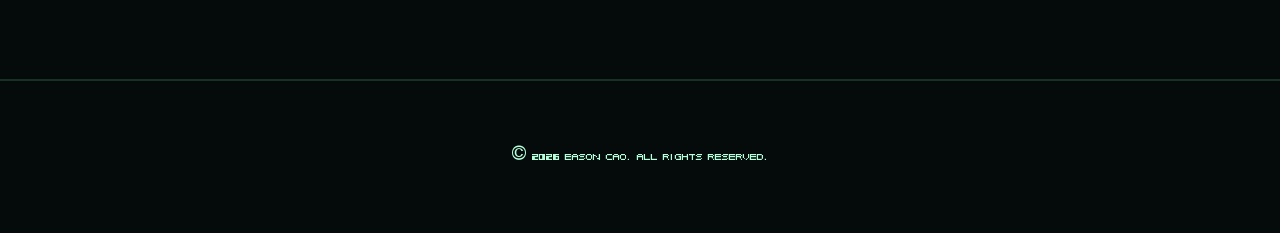
==== commit a46880c0: "PDF uploaded, accessibility improvement" ====
--- a/about.html
+++ b/about.html
@@ -21,6 +21,24 @@
                     <li><a href="contact.html">Contact</a></li>
                 </ul>
             </nav>
+
+            <div class="accessibility-controls" aria-label="Accessibility controls">
+                <button type="button" class="accessibility-toggle" id="acc-toggle" aria-expanded="false" aria-controls="accessibility-panel" aria-label="Toggle accessibility menu">
+                    <i class="fas fa-universal-access" aria-hidden="true"></i>
+                </button>
+
+                <div class="accessibility-panel" id="accessibility-panel" role="region" aria-label="Accessibility menu">
+                    <h4>Accessibility</h4>
+                    <div class="accessibility-mode-row">
+                        <button type="button" class="acc-mode-btn" id="acc-cb-cycle" data-acc-mode="cb_cycle" aria-pressed="false">Colorblind (cycle)</button>
+                        <button type="button" class="acc-mode-btn" id="acc-narrator" data-acc-mode="narrator" aria-pressed="false">Narrator mode</button>
+                        <button type="button" class="acc-mode-btn" id="acc-translate" data-acc-mode="translate" aria-pressed="false">Translate: EN / 中文</button>
+                    </div>
+                    <div style="margin-top:10px;">
+                        <button type="button" class="acc-mode-btn" id="acc-tts-stop" aria-pressed="false">Stop Narrator</button>
+                    </div>
+                </div>
+            </div>
         </div>
     </header>
 
--- a/styles/style.css
+++ b/styles/style.css
@@ -41,14 +41,24 @@
     font-size: 20px; /* changed to 20px per request */
 }
 
+*, *::before, *::after {
+    box-sizing: border-box;
+}
+
 body {
     margin: 0;
     padding: 0;
-    box-sizing: border-box;
 }
 
 :root {
     --bg-dark: #050b0b;
+    /* ===== Accessibility modes defaults ===== */
+    --cb-bg: #050b0b;
+    --cb-text: #b8ffdc;
+    --cb-accent: #72ffb3;
+    --narrator-text: #eafff3;
+    --narrator-panel: rgba(0, 0, 0, 0.6);
+
     --bg-darker: #041212;
     --text-light: #b8ffdc;
     --text-lighter: #e8ffe6;
@@ -160,7 +170,8 @@
     display: inline-flex;
     align-items: center;
     justify-content: center;
-    padding: 12px 20px;
+    padding: 0 20px;
+    height: 56px;
     min-width: 120px;
     color: var(--text-light);
     text-decoration: none;
@@ -174,6 +185,9 @@
     box-shadow: inset 0 0 0 1px rgba(114,255,179,0.08), 0 0 0 1px rgba(114,255,179,0.05);
     overflow: hidden;
     border-radius: 0;
+    text-align: center;
+    white-space: normal;
+    line-height: 1.1;
 }
 
 .nav-links a::before {
@@ -316,6 +330,7 @@
 input[type="submit"],
 input[type="button"],
 .btn {
+    font-family: 'MGS1 Codec', 'MGS1 HUD', 'MGS1 Ammo', Poppins, system-ui, -apple-system, 'Segoe UI', Roboto, 'Helvetica Neue', Arial;
     display: inline-flex;
     align-items: center;
     justify-content: center;
@@ -515,7 +530,7 @@
 
 /* Footer */
 footer {
-    background-color: rgba(22, 33, 62, 0.8);
+    background-color: rgba(5, 11, 10, 0.95);
     border-top: 1px solid rgba(114, 255, 179, 0.16);
     padding: 40px 20px;
     text-align: center;
@@ -523,9 +538,162 @@
 
 footer p {
     color: var(--text-light);
+}
+
+/* ===== Top bar accessibility menu ===== */
+:root {
+    --acc-control-bg: rgba(3, 12, 11, 0.98);
+    --acc-control-border: rgba(114,255,179,0.25);
+    --acc-control-hover: rgba(114,255,179,0.18);
+}
+
+.accessibility-controls {
+    position: absolute;
+    right: 18px;
+    top: 10px;
+    z-index: 2000;
+}
+
+.accessibility-controls-inner {
+    display: flex;
+    align-items: center;
+    gap: 10px;
+}
+
+.accessibility-toggle {
+    background: var(--acc-control-bg);
+    color: var(--text-lighter);
+    border: 1px solid var(--acc-control-border);
+    cursor: pointer;
+    padding: 10px 12px;
+    min-width: 44px;
+    height: 40px;
+    display: inline-flex;
+    align-items: center;
+    justify-content: center;
+}
+
+.accessibility-toggle:focus-visible {
+    outline: none;
+    box-shadow: 0 0 0 3px rgba(114,255,179,0.35);
+}
+
+.accessibility-panel {
+    position: absolute;
+    right: 0;
+    top: 48px;
+    width: 260px;
+    background: rgba(3, 12, 11, 0.98);
+    border: 1px solid var(--acc-control-border);
+    padding: 12px;
+    display: none;
+}
+
+.accessibility-panel.open { display: block; }
+
+.accessibility-panel h4 {
+    margin: 0 0 10px 0;
     font-size: 0.95rem;
-    letter-spacing: 0.5px;
-}
+    letter-spacing: 0.08em;
+    text-transform: uppercase;
+    color: var(--text-lighter);
+}
+
+.accessibility-mode-row {
+    display: grid;
+    grid-template-columns: 1fr;
+    gap: 8px;
+}
+
+.acc-mode-btn {
+    width: 100%;
+    justify-content: flex-start;
+    padding: 10px 12px;
+    border: 1px solid rgba(114,255,179,0.22);
+    background: rgba(0,0,0,0.25);
+    color: var(--text-light);
+    cursor: pointer;
+}
+
+.acc-mode-btn:hover { background: var(--acc-control-hover); }
+.acc-mode-btn[aria-pressed="true"] {
+    background: rgba(114,255,179,0.18);
+    color: #03120b;
+    border-color: rgba(114,255,179,0.95);
+}
+
+/* ===== Accessibility modes ===== */
+.cb-mode::after {
+    content: '';
+    position: fixed;
+    inset: 0;
+    z-index: 9999;
+    pointer-events: none;
+    /* default: green-blind-ish overlay (changed by specific classes below) */
+    background: rgba(255, 255, 0, 0.10);
+    mix-blend-mode: multiply;
+}
+
+/* Red-blind mode */
+.cb-mode.red {
+    /* remove other overlay tint */
+}
+.cb-mode.red::after {
+    background: rgba(255, 0, 0, 0.12);
+    mix-blend-mode: multiply;
+}
+
+/* Green-blind mode */
+.cb-mode.green::after {
+    background: rgba(0, 200, 0, 0.12);
+    mix-blend-mode: multiply;
+}
+
+/* Blue-blind mode */
+.cb-mode.blue::after {
+    background: rgba(0, 120, 255, 0.12);
+    mix-blend-mode: multiply;
+}
+
+
+.narrator-mode {
+    color: var(--narrator-text);
+}
+
+.narrator-mode body {
+    background-image: none !important;
+}
+
+.narrator-mode .page-section {
+    background: rgba(0,0,0,0.6) !important;
+}
+
+.narrator-mode .page-section p,
+.narrator-mode .page-section li,
+.narrator-mode .page-section a {
+    font-size: 1.1rem !important;
+    line-height: 1.9 !important;
+}
+
+.narrator-mode header,
+.narrator-mode footer {
+    background-color: rgba(0,0,0,0.85) !important;
+}
+
+.narrator-mode * {
+    scroll-behavior: auto !important;
+    transition: none !important;
+}
+
+/* Translation toggle readability */
+.translated-text {
+    display: none;
+}
+
+
+.translated-active .original-text { display: none; }
+.translated-active .translated-text { display: inline; }
+
 
 /* Page Sections */
 .page-section {
@@ -618,7 +786,6 @@
 }
 
 .process-number {
-    display: inline-block;
     width: 40px;
     height: 40px;
     background: linear-gradient(135deg, var(--accent-deep), var(--accent-light));
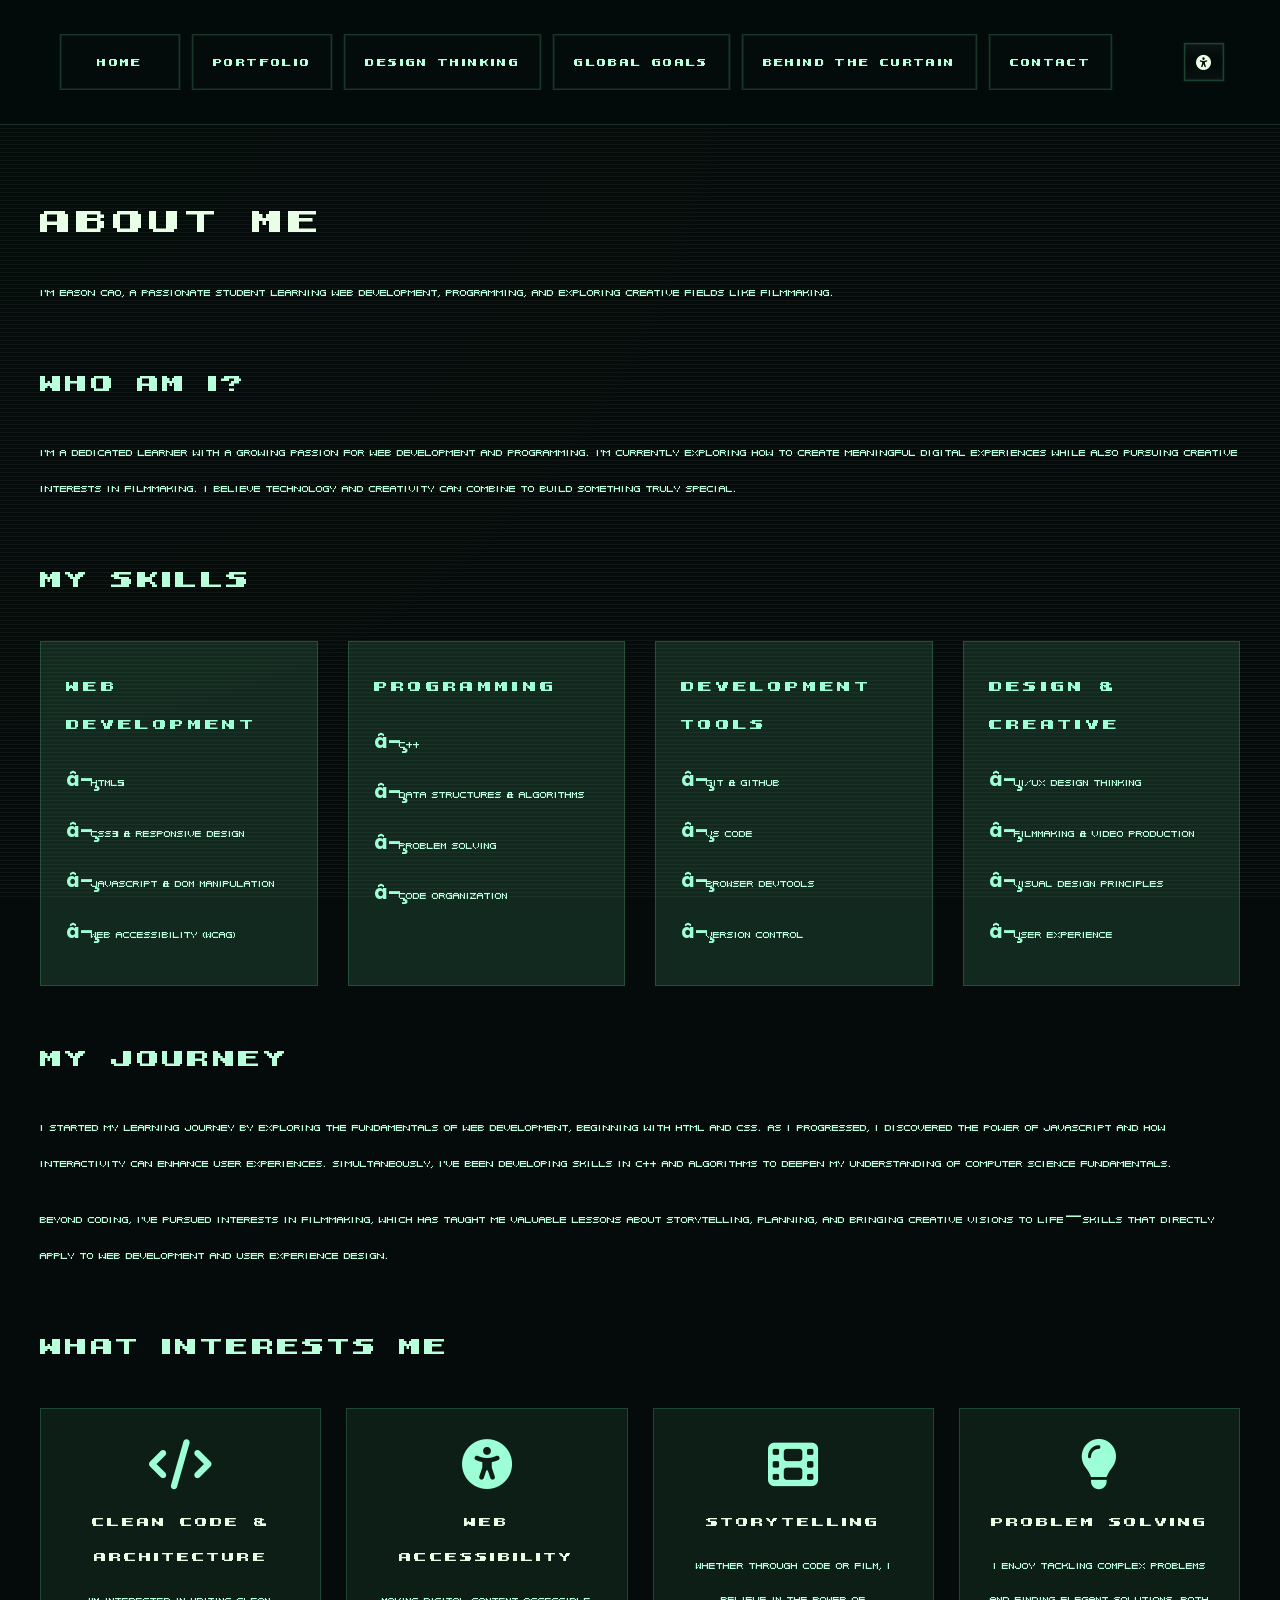
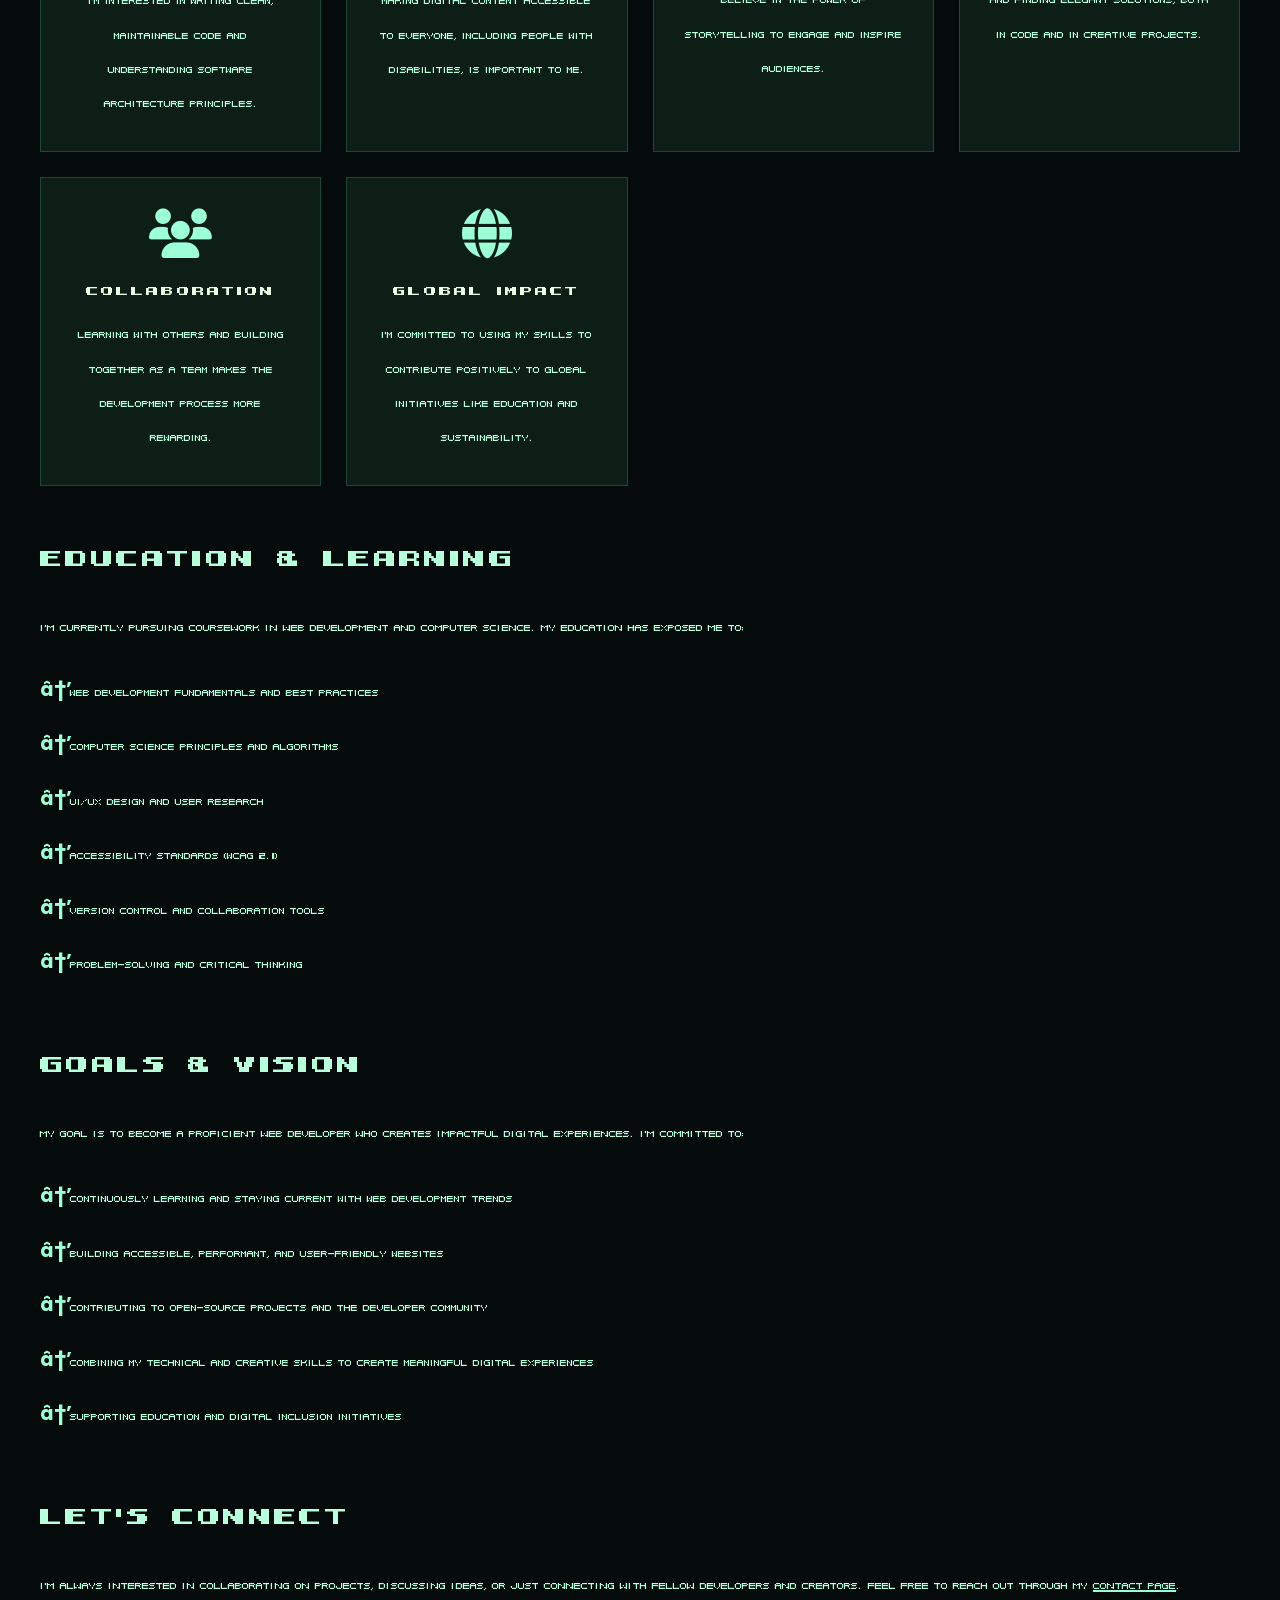
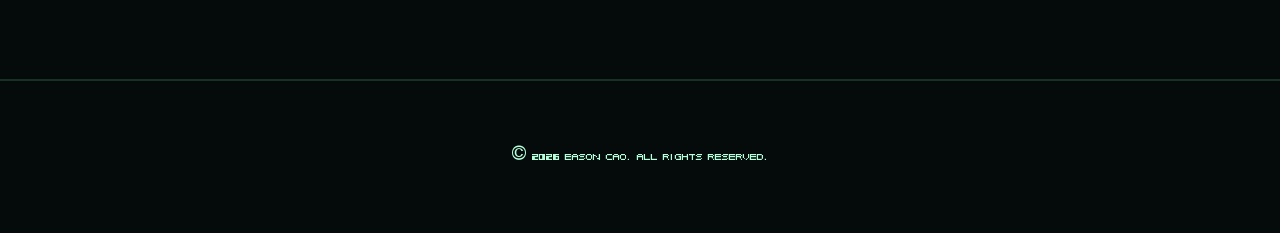
==== commit 05adf020: "improve accessibility usage" ====
--- a/about.html
+++ b/about.html
@@ -16,7 +16,6 @@
                     <li><a href="projects.html">Portfolio</a></li>
                     <li><a href="design-thinking.html">Design Thinking</a></li>
                     <li><a href="global-goals.html">Global Goals</a></li>
-                    <li><a href="accessibility.html">Accessibility</a></li>
                     <li><a href="behind-curtain.html">Behind the Curtain</a></li>
                     <li><a href="contact.html">Contact</a></li>
                 </ul>
--- a/styles/style.css
+++ b/styles/style.css
@@ -548,9 +548,10 @@
 }
 
 .accessibility-controls {
-    position: absolute;
-    right: 18px;
-    top: 10px;
+    display: flex;
+    align-items: center;
+    margin-left: auto;
+    position: relative;
     z-index: 2000;
 }
 
@@ -563,14 +564,27 @@
 .accessibility-toggle {
     background: var(--acc-control-bg);
     color: var(--text-lighter);
-    border: 1px solid var(--acc-control-border);
+    border: 1px solid rgba(114,255,179,0.22);
     cursor: pointer;
-    padding: 10px 12px;
-    min-width: 44px;
-    height: 40px;
+    padding: 8px 10px;
+    min-width: 40px;
+    height: 38px;
     display: inline-flex;
     align-items: center;
     justify-content: center;
+    font-size: 1rem;
+    transition: all 0.2s ease;
+    box-shadow: inset 0 0 0 1px rgba(114,255,179,0.08), 0 0 0 1px rgba(114,255,179,0.05);
+    font-family: 'MGS1 Codec', 'MGS1 HUD', 'Poppins', system-ui, sans-serif;
+    font-size: 0.75rem;
+    letter-spacing: 0.12em;
+    text-transform: uppercase;
+    gap: 6px;
+}
+.accessibility-toggle:hover {
+    border-color: rgba(114,255,179,0.6);
+    color: var(--accent-light);
+    box-shadow: 0 0 12px rgba(114,255,179,0.15);
 }
 
 .accessibility-toggle:focus-visible {
@@ -584,75 +598,116 @@
     top: 48px;
     width: 260px;
     background: rgba(3, 12, 11, 0.98);
-    border: 1px solid var(--acc-control-border);
-    padding: 12px;
+    border: 1px solid rgba(114,255,179,0.18);
+    padding: 16px;
     display: none;
+    box-shadow: 0 4px 24px rgba(0, 0, 0, 0.5);
 }
 
 .accessibility-panel.open { display: block; }
 
 .accessibility-panel h4 {
-    margin: 0 0 10px 0;
-    font-size: 0.95rem;
-    letter-spacing: 0.08em;
+    margin: 0 0 12px 0;
+    font-size: 0.8rem;
+    letter-spacing: 0.14em;
     text-transform: uppercase;
     color: var(--text-lighter);
+    font-family: 'MGS1 Codec', 'MGS1 HUD', 'Poppins', system-ui, sans-serif;
 }
 
 .accessibility-mode-row {
     display: grid;
     grid-template-columns: 1fr;
-    gap: 8px;
+    gap: 6px;
 }
 
 .acc-mode-btn {
     width: 100%;
     justify-content: flex-start;
-    padding: 10px 12px;
-    border: 1px solid rgba(114,255,179,0.22);
-    background: rgba(0,0,0,0.25);
+    padding: 10px 14px;
+    min-width: 0;
+    border: 1px solid rgba(114,255,179,0.18);
+    background: rgba(3, 12, 11, 0.72);
     color: var(--text-light);
     cursor: pointer;
-}
-
-.acc-mode-btn:hover { background: var(--acc-control-hover); }
+    font-family: 'MGS1 Codec', 'MGS1 HUD', 'Poppins', system-ui, sans-serif;
+    font-size: 0.8rem;
+    letter-spacing: 0.12em;
+    text-transform: uppercase;
+    text-align: left;
+    box-shadow: inset 0 0 0 1px rgba(114,255,179,0.08), 0 0 0 1px rgba(114,255,179,0.05);
+    transition: all 0.2s ease;
+    border-radius: 0;
+}
+
+.acc-mode-btn:hover {
+    background: var(--acc-control-hover);
+    border-color: rgba(114,255,179,0.4);
+    color: var(--accent-light);
+    transform: translateX(2px);
+}
+
 .acc-mode-btn[aria-pressed="true"] {
     background: rgba(114,255,179,0.18);
     color: #03120b;
-    border-color: rgba(114,255,179,0.95);
-}
-
-/* ===== Accessibility modes ===== */
-.cb-mode::after {
-    content: '';
-    position: fixed;
-    inset: 0;
-    z-index: 9999;
-    pointer-events: none;
-    /* default: green-blind-ish overlay (changed by specific classes below) */
-    background: rgba(255, 255, 0, 0.10);
-    mix-blend-mode: multiply;
-}
-
-/* Red-blind mode */
+    border-color: rgba(114,255,179,0.85);
+    box-shadow: 0 0 12px rgba(114,255,179,0.18);
+}
+
+/* ===== Accessibility modes - CSS Variable Palettes =====
+   Using CSS variable overrides instead of filter overlays.
+   Text stays sharp, layout intact, only colors change. */
+
+/* Green-blind (Deuteranopia) — blue-purple scheme */
+.cb-mode.green,
+.cb-mode {
+    --text-light: #d0d0ee;
+    --text-lighter: #e8e8ff;
+    --accent-green: #9a8aff;
+    --accent-light: #b8aaff;
+    --accent-deep: #7a68dd;
+    --accent-blue: var(--accent-deep);
+    --muted: #8a8ab0;
+    --panel-border: rgba(154, 138, 255, 0.18);
+}
+
+/* Red-blind (Protanopia) — blue-gold scheme */
 .cb-mode.red {
-    /* remove other overlay tint */
-}
-.cb-mode.red::after {
-    background: rgba(255, 0, 0, 0.12);
-    mix-blend-mode: multiply;
-}
-
-/* Green-blind mode */
-.cb-mode.green::after {
-    background: rgba(0, 200, 0, 0.12);
-    mix-blend-mode: multiply;
-}
-
-/* Blue-blind mode */
-.cb-mode.blue::after {
-    background: rgba(0, 120, 255, 0.12);
-    mix-blend-mode: multiply;
+    --text-light: #c8daf8;
+    --text-lighter: #ddeeff;
+    --accent-green: #6ea8ff;
+    --accent-light: #8bc4ff;
+    --accent-deep: #3a7cc9;
+    --accent-blue: var(--accent-deep);
+    --muted: #7a8ea8;
+    --panel-border: rgba(110, 168, 255, 0.18);
+}
+
+/* Blue-blind (Tritanopia) — warm orange-red scheme */
+.cb-mode.blue {
+    --text-light: #f0d8b8;
+    --text-lighter: #ffe8d0;
+    --accent-green: #ff9966;
+    --accent-light: #ffbb88;
+    --accent-deep: #dd7733;
+    --accent-blue: var(--accent-deep);
+    --muted: #b89878;
+    --panel-border: rgba(255, 153, 102, 0.18);
+}
+
+/* Total color-blind (Achromatopsia) — grayscale */
+.cb-mode.gray {
+    --bg-dark: #0a0a0a;
+    --bg-darker: #050505;
+    --text-light: #cccccc;
+    --text-lighter: #eeeeee;
+    --accent-green: #aaaaaa;
+    --accent-light: #cccccc;
+    --accent-deep: #888888;
+    --accent-blue: var(--accent-deep);
+    --muted: #666666;
+    --panel: rgba(20, 20, 20, 0.82);
+    --panel-border: rgba(255, 255, 255, 0.12);
 }
 
 
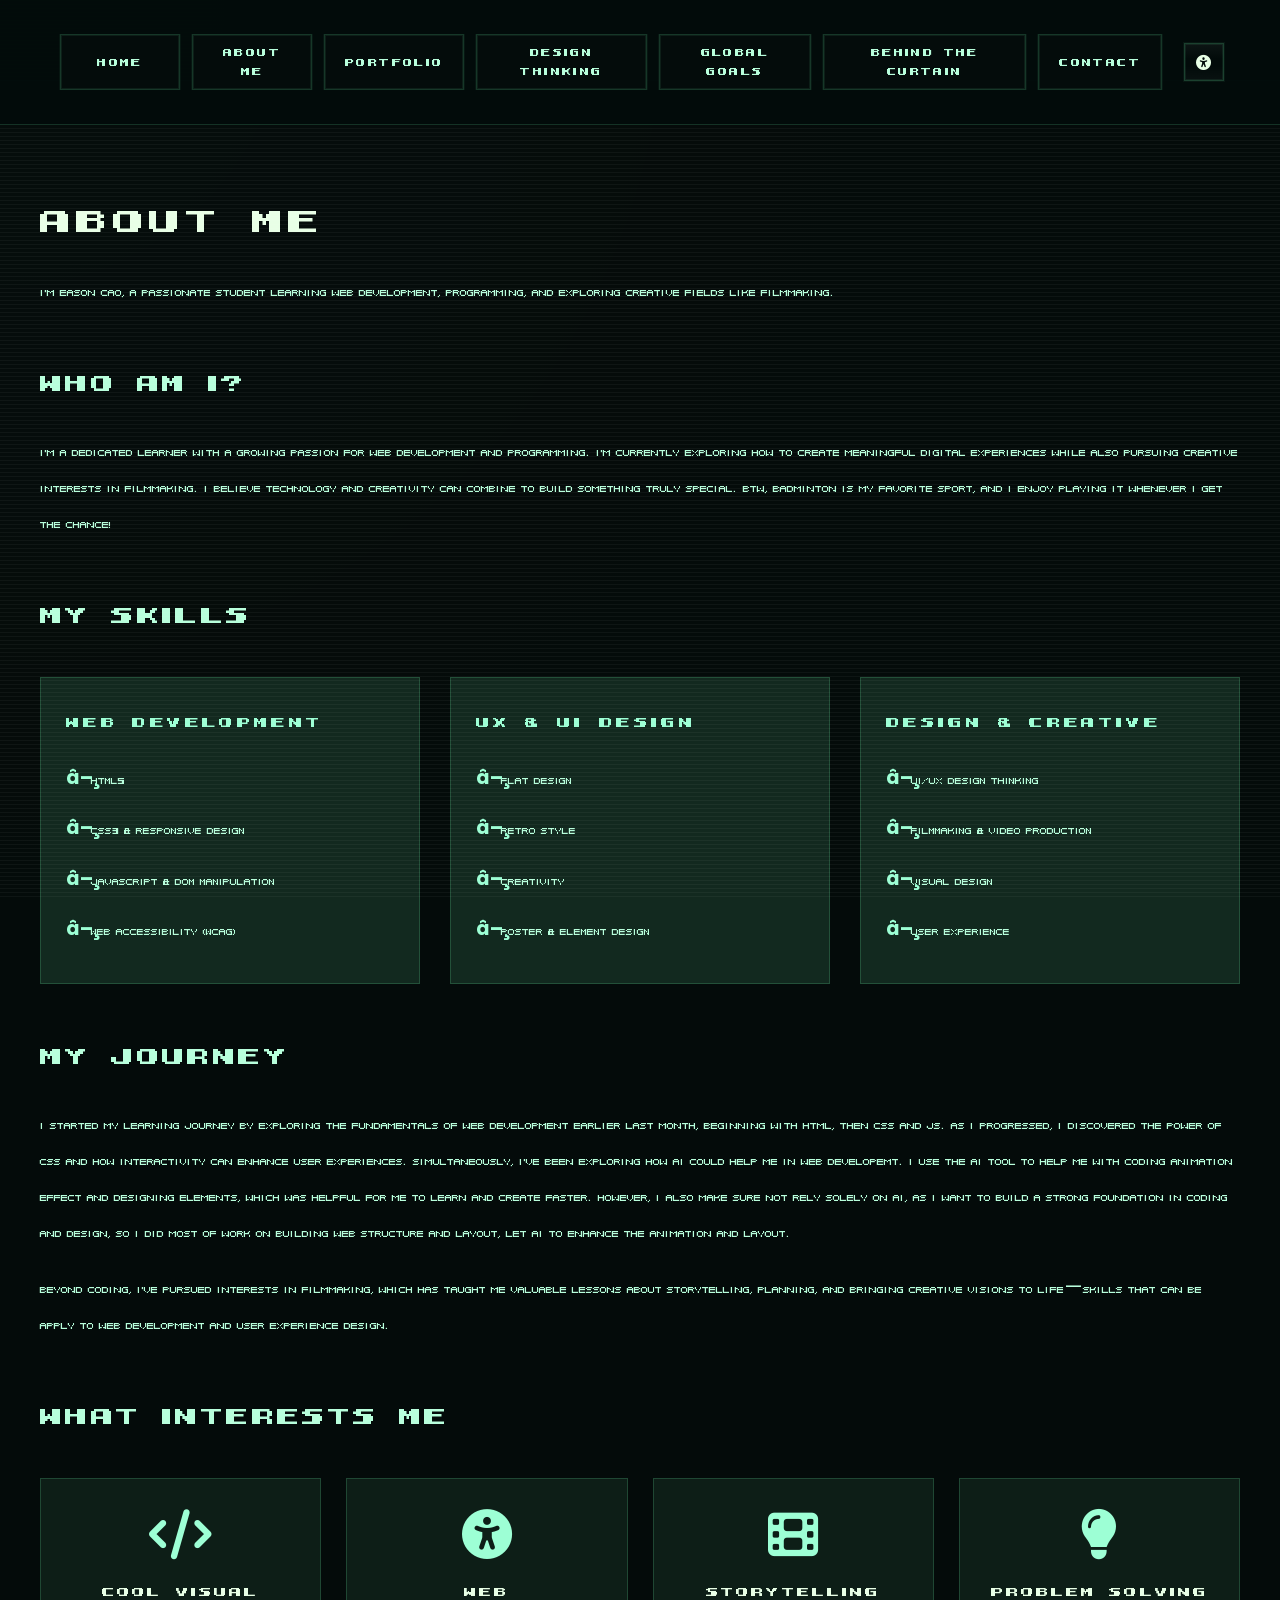
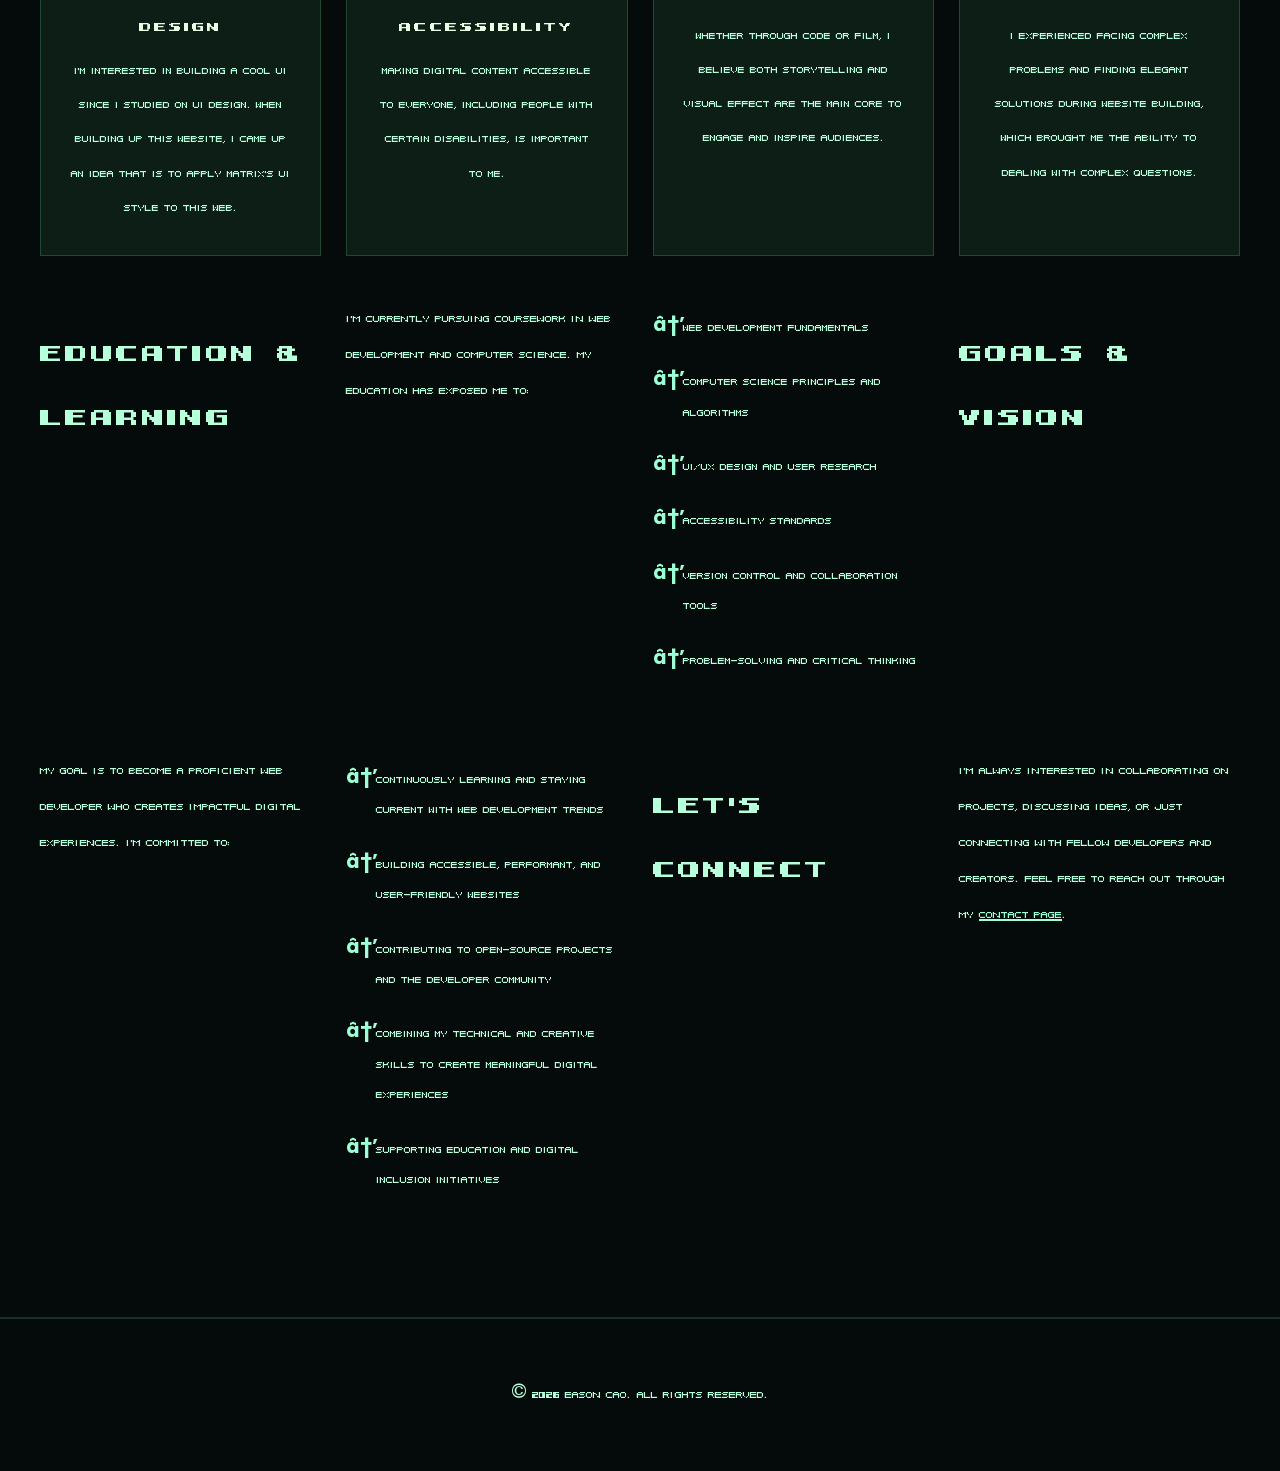
==== commit d1f3547c: "fix bugs, upgrade reading experience on about page" ====
--- a/about.html
+++ b/about.html
@@ -13,6 +13,7 @@
             <nav>
                 <ul class="nav-links">
                     <li><a href="index.html">Home</a></li>
+                    <li><a href="About.html">About me</a></li>
                     <li><a href="projects.html">Portfolio</a></li>
                     <li><a href="design-thinking.html">Design Thinking</a></li>
                     <li><a href="global-goals.html">Global Goals</a></li>
@@ -31,7 +32,6 @@
                     <div class="accessibility-mode-row">
                         <button type="button" class="acc-mode-btn" id="acc-cb-cycle" data-acc-mode="cb_cycle" aria-pressed="false">Colorblind (cycle)</button>
                         <button type="button" class="acc-mode-btn" id="acc-narrator" data-acc-mode="narrator" aria-pressed="false">Narrator mode</button>
-                        <button type="button" class="acc-mode-btn" id="acc-translate" data-acc-mode="translate" aria-pressed="false">Translate: EN / 中文</button>
                     </div>
                     <div style="margin-top:10px;">
                         <button type="button" class="acc-mode-btn" id="acc-tts-stop" aria-pressed="false">Stop Narrator</button>
@@ -48,7 +48,10 @@
             <p class="intro-text">I'm Eason Cao, a passionate student learning web development, programming, and exploring creative fields like filmmaking.</p>
             
             <h2>Who Am I?</h2>
-            <p>I'm a dedicated learner with a growing passion for web development and programming. I'm currently exploring how to create meaningful digital experiences while also pursuing creative interests in filmmaking. I believe technology and creativity can combine to build something truly special.</p>
+            <p>
+                I'm a dedicated learner with a growing passion for web development and programming. I'm currently exploring how to create meaningful digital experiences while also pursuing creative interests in filmmaking. I believe technology and creativity can combine to build something truly special.
+                Btw, badminton is my favorite sport, and I enjoy playing it whenever I get the chance! 
+            </p>
             
             <h2>My Skills</h2>
             <div class="skills-grid">
@@ -63,87 +66,67 @@
                 </div>
                 
                 <div class="skill-category">
-                    <h3>Programming</h3>
+                    <h3>UX & UI design</h3>
                     <ul class="skills-list">
-                        <li>C++</li>
-                        <li>Data Structures & Algorithms</li>
-                        <li>Problem Solving</li>
-                        <li>Code Organization</li>
+                        <li>flat design</li>
+                        <li>retro style</li>
+                        <li>creativity</li>
+                        <li>poster & element design</li>
                     </ul>
                 </div>
-                
-                <div class="skill-category">
-                    <h3>Development Tools</h3>
-                    <ul class="skills-list">
-                        <li>Git & GitHub</li>
-                        <li>VS Code</li>
-                        <li>Browser DevTools</li>
-                        <li>Version Control</li>
-                    </ul>
-                </div>
-                
+
                 <div class="skill-category">
                     <h3>Design & Creative</h3>
                     <ul class="skills-list">
                         <li>UI/UX Design Thinking</li>
                         <li>Filmmaking & Video Production</li>
-                        <li>Visual Design Principles</li>
+                        <li>Visual Design</li>
                         <li>User Experience</li>
                     </ul>
                 </div>
             </div>
             
             <h2>My Journey</h2>
-            <p>I started my learning journey by exploring the fundamentals of web development, beginning with HTML and CSS. As I progressed, I discovered the power of JavaScript and how interactivity can enhance user experiences. Simultaneously, I've been developing skills in C++ and algorithms to deepen my understanding of computer science fundamentals.</p>
+            <p>
+                I started my learning journey by exploring the fundamentals of web development earlier last month, beginning with HTML, then CSS and JS. As I progressed, I discovered the power of CSS and how interactivity can enhance user experiences. Simultaneously, I've been exploring how AI could help me in web developemt.
+                I use the AI tool to help me with coding animation effect and designing elements, which was helpful for me to learn and create faster. However, I also make sure not rely solely on AI, as I want to build a strong foundation in coding and design, so I did most of work on building web structure and layout, let AI to enhance the animation and layout.
+            </p>
             
-            <p>Beyond coding, I've pursued interests in filmmaking, which has taught me valuable lessons about storytelling, planning, and bringing creative visions to life—skills that directly apply to web development and user experience design.</p>
+            <p>Beyond coding, I've pursued interests in filmmaking, which has taught me valuable lessons about storytelling, planning, and bringing creative visions to life—skills that can be apply to web development and user experience design.</p>
             
             <h2>What Interests Me</h2>
             <div class="interests-grid">
                 <div class="interest-card">
                     <i class="fas fa-code"></i>
-                    <h3>Clean Code & Architecture</h3>
-                    <p>I'm interested in writing clean, maintainable code and understanding software architecture principles.</p>
+                    <h3>Cool visual design</h3>
+                    <p>I'm interested in building a cool UI since I studied on UI design. When building up this website, I came up an idea that is to apply Matrix's UI style to this web.</p>
                 </div>
                 
                 <div class="interest-card">
                     <i class="fas fa-universal-access"></i>
                     <h3>Web Accessibility</h3>
-                    <p>Making digital content accessible to everyone, including people with disabilities, is important to me.</p>
+                    <p>Making digital content accessible to everyone, including people with certain disabilities, is important to me.</p>
                 </div>
                 
                 <div class="interest-card">
                     <i class="fas fa-film"></i>
                     <h3>Storytelling</h3>
-                    <p>Whether through code or film, I believe in the power of storytelling to engage and inspire audiences.</p>
+                    <p>Whether through code or film, I believe both storytelling and visual effect are the main core to engage and inspire audiences.</p>
                 </div>
                 
                 <div class="interest-card">
                     <i class="fas fa-lightbulb"></i>
                     <h3>Problem Solving</h3>
-                    <p>I enjoy tackling complex problems and finding elegant solutions, both in code and in creative projects.</p>
+                    <p>I experienced facing complex problems and finding elegant solutions during website building, which brought me the ability to dealing with complex questions.</p>
                 </div>
-                
-                <div class="interest-card">
-                    <i class="fas fa-users"></i>
-                    <h3>Collaboration</h3>
-                    <p>Learning with others and building together as a team makes the development process more rewarding.</p>
-                </div>
-                
-                <div class="interest-card">
-                    <i class="fas fa-globe"></i>
-                    <h3>Global Impact</h3>
-                    <p>I'm committed to using my skills to contribute positively to global initiatives like education and sustainability.</p>
-                </div>
-            </div>
             
             <h2>Education & Learning</h2>
             <p>I'm currently pursuing coursework in Web Development and Computer Science. My education has exposed me to:</p>
             <ul class="education-list">
-                <li>Web Development Fundamentals and Best Practices</li>
+                <li>Web Development Fundamentals</li>
                 <li>Computer Science Principles and Algorithms</li>
                 <li>UI/UX Design and User Research</li>
-                <li>Accessibility Standards (WCAG 2.1)</li>
+                <li>Accessibility Standards</li>
                 <li>Version Control and Collaboration Tools</li>
                 <li>Problem-Solving and Critical Thinking</li>
             </ul>
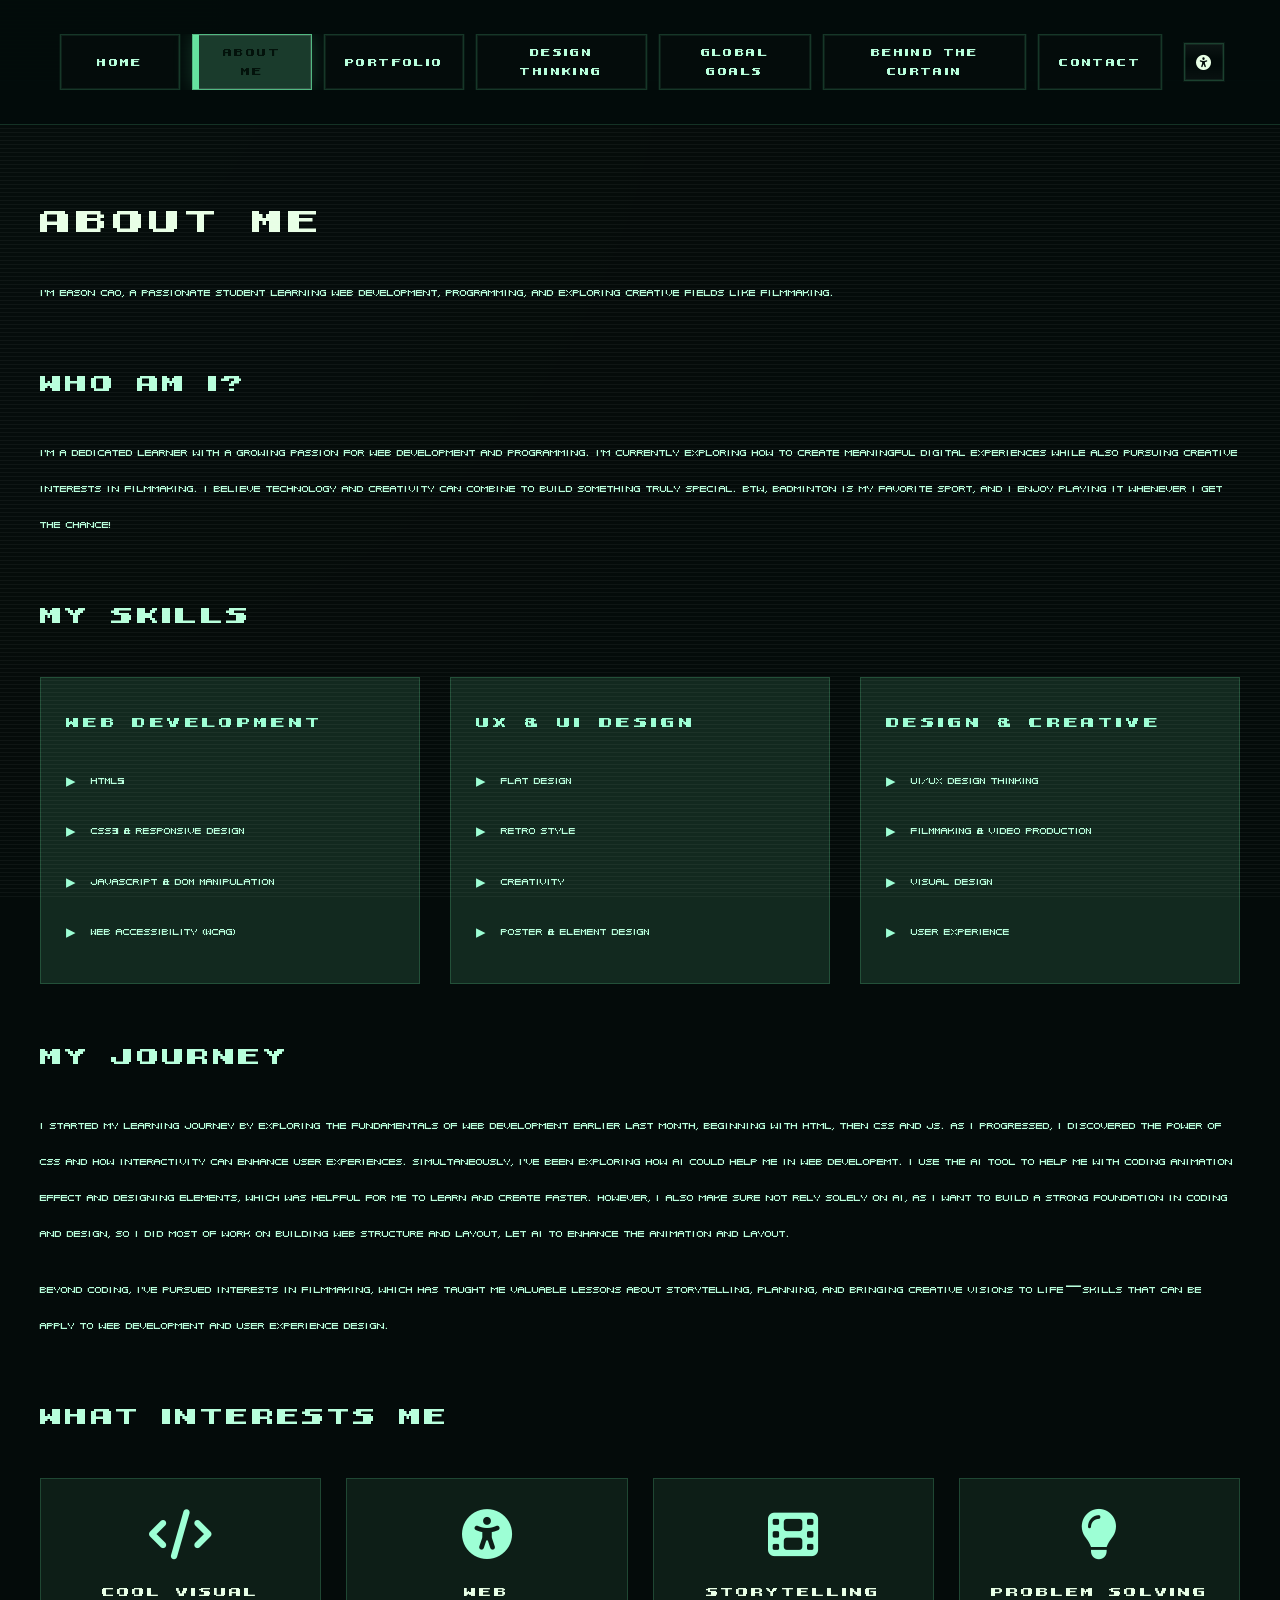
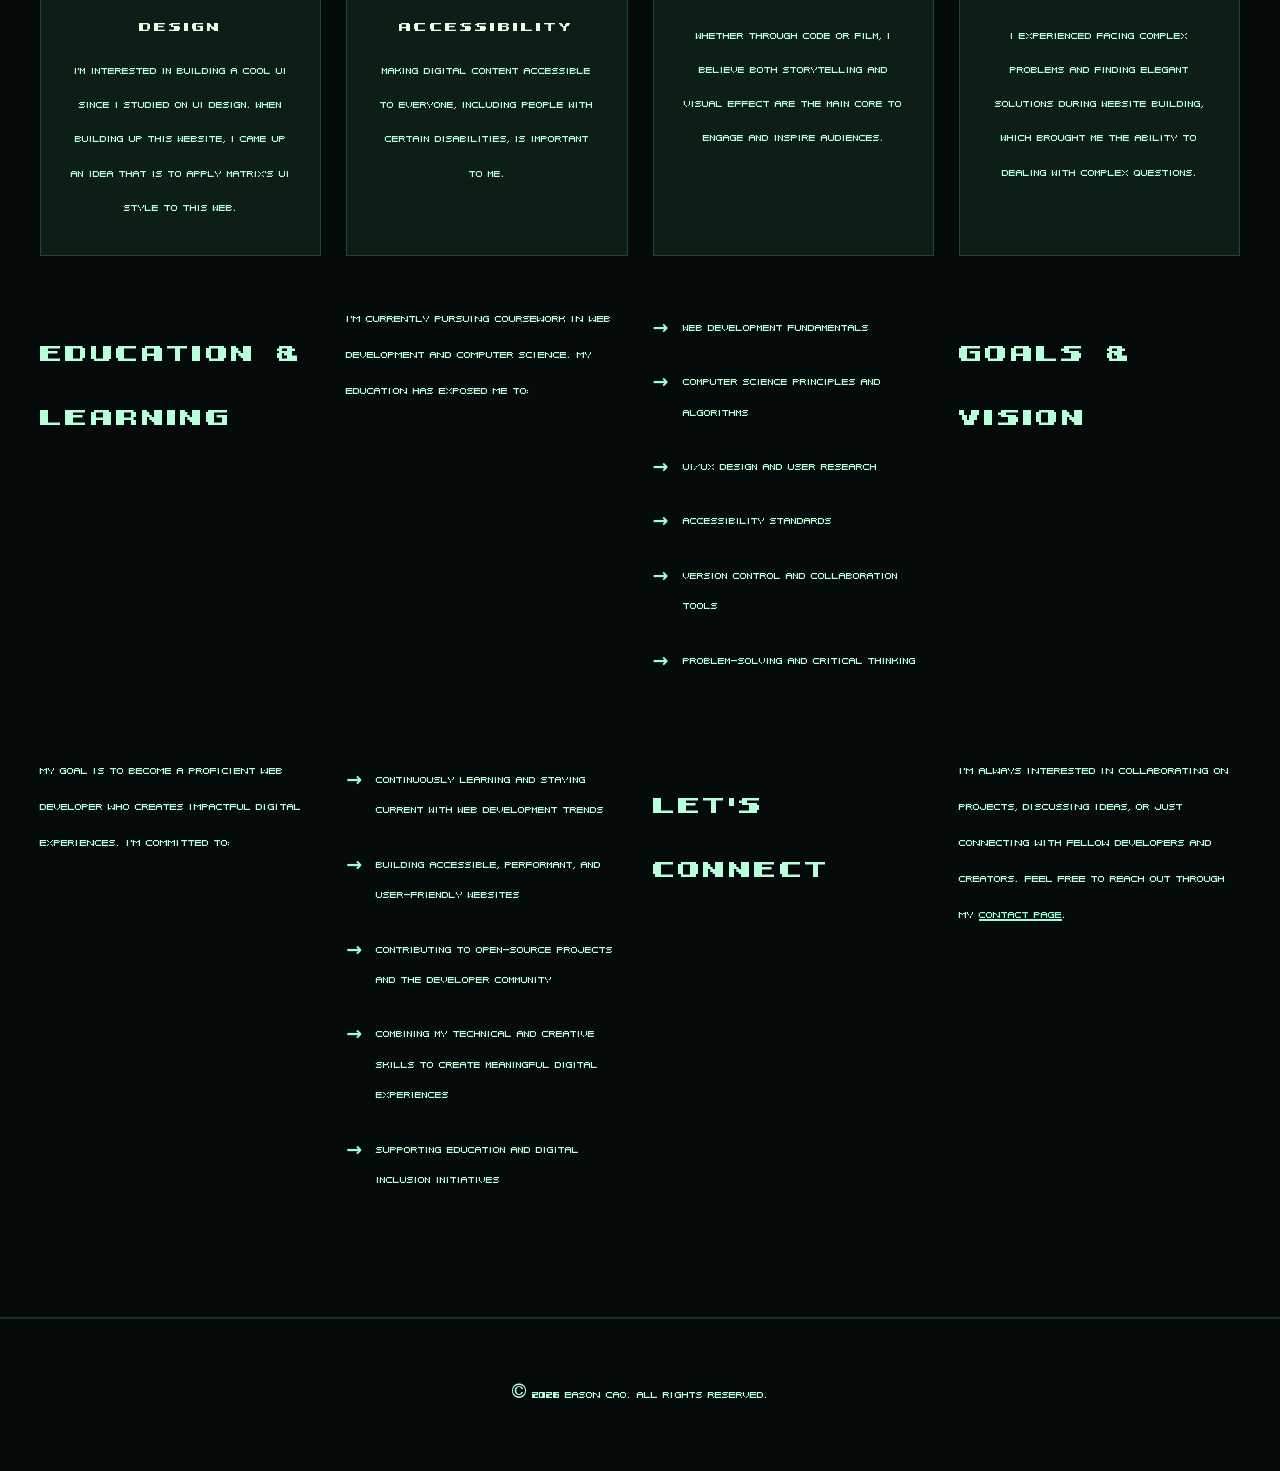
==== commit a9f85f97: "fix: lowercase About.html in nav to match actual filename" ====
--- a/about.html
+++ b/about.html
@@ -13,7 +13,7 @@
             <nav>
                 <ul class="nav-links">
                     <li><a href="index.html">Home</a></li>
-                    <li><a href="About.html">About me</a></li>
+                    <li><a href="about.html">About me</a></li>
                     <li><a href="projects.html">Portfolio</a></li>
                     <li><a href="design-thinking.html">Design Thinking</a></li>
                     <li><a href="global-goals.html">Global Goals</a></li>
@@ -30,7 +30,7 @@
                 <div class="accessibility-panel" id="accessibility-panel" role="region" aria-label="Accessibility menu">
                     <h4>Accessibility</h4>
                     <div class="accessibility-mode-row">
-                        <button type="button" class="acc-mode-btn" id="acc-cb-cycle" data-acc-mode="cb_cycle" aria-pressed="false">Colorblind (cycle)</button>
+                        <button type="button" class="acc-mode-btn" id="acc-cb-cycle" data-acc-mode="cb_cycle" aria-pressed="false">Color (cycle)</button>
                         <button type="button" class="acc-mode-btn" id="acc-narrator" data-acc-mode="narrator" aria-pressed="false">Narrator mode</button>
                     </div>
                     <div style="margin-top:10px;">
--- a/styles/style.css
+++ b/styles/style.css
@@ -876,11 +876,12 @@
 }
 
 .decision-list li::before, .contribution-list li::before, .commitment-list li::before, .resources-list li::before, .learning-list li::before {
-    content: 'â†’';
+    content: '\2192';
     position: absolute;
     left: 0;
     color: var(--accent-light);
     font-weight: bold;
+    font-family: 'Poppins', system-ui, sans-serif;
 }
 
 /* Goal Highlight */
@@ -1029,7 +1030,6 @@
     color: var(--text-lighter);
 }
 
-/* Tools List */
 .tools-list {
     display: grid;
     grid-template-columns: repeat(auto-fit, minmax(150px, 1fr));
@@ -1063,6 +1063,63 @@
     margin: 0;
 }
 
+/* Behind the Curtain - Image Gallery */
+.btc-image-section {
+    margin: 40px 0;
+}
+
+.btc-image-section h2 {
+    margin-bottom: 8px;
+}
+
+.btc-image-section > p {
+    margin-bottom: 20px;
+    color: var(--text-light);
+    opacity: 0.85;
+}
+
+.btc-image-grid {
+    display: grid;
+    grid-template-columns: repeat(auto-fit, minmax(300px, 1fr));
+    gap: 24px;
+    margin: 0 0 10px 0;
+}
+
+.btc-image-card {
+    background: rgba(8, 25, 20, 0.94);
+    border: 1px solid rgba(114,255,179,0.18);
+    border-radius: 0;
+    overflow: hidden;
+    transition: border-color 0.3s ease, box-shadow 0.3s ease;
+}
+
+.btc-image-card:hover {
+    border-color: rgba(114,255,179,0.5);
+    box-shadow: 0 0 20px rgba(114,255,179,0.10);
+}
+
+.btc-image-card img {
+    display: block;
+    width: 100%;
+    height: auto;
+    border-bottom: 1px solid rgba(114,255,179,0.10);
+}
+
+.btc-image-caption {
+    padding: 12px 16px;
+    margin: 0;
+    font-size: 0.85rem;
+    color: var(--text-light);
+    text-align: center;
+    letter-spacing: 0.05em;
+}
+
+/* Full-width card for the architecture diagram */
+.btc-image-card:only-child {
+    max-width: 720px;
+    margin: 0 auto;
+}
+
 .future-list {
     list-style: none;
     padding: 0;
@@ -1076,11 +1133,12 @@
 }
 
 .future-list li::before {
-    content: 'âœ“';
+    content: '\2713';
     position: absolute;
     left: 0;
     color: var(--accent-light);
     font-weight: bold;
+    font-family: 'Poppins', system-ui, sans-serif;
 }
 
 /* Project Grid */
@@ -1144,6 +1202,40 @@
     border-radius: 0;
     font-size: 0.8rem;
     border: 1px solid rgba(114, 255, 179, 0.22);
+}
+
+/* Expandable code blocks for coursework View Code buttons */
+.code-block {
+    background: rgba(0, 0, 0, 0.6);
+    border: 1px solid rgba(114, 255, 179, 0.15);
+    border-top: none;
+    padding: 16px 20px;
+    margin: -1px 0 0 0;
+    overflow-x: auto;
+    font-size: 0.8rem;
+    line-height: 1.5;
+    max-height: 500px;
+    overflow-y: auto;
+}
+
+.code-block code {
+    font-family: 'Courier New', 'Consolas', 'Monaco', monospace;
+    color: #e0e0e0;
+    white-space: pre;
+}
+
+.code-block:not([hidden]) {
+    display: block;
+}
+
+.view-code-btn {
+    cursor: pointer;
+    width: 100%;
+}
+
+.view-code-btn.active {
+    background: rgba(114, 255, 179, 0.25);
+    border-color: var(--accent-light);
 }
 
 .contact-card form {
@@ -1231,11 +1323,12 @@
 }
 
 .skills-list li::before {
-    content: 'â–¸';
+    content: '\25B8';
     position: absolute;
     left: 0;
     color: var(--accent-light);
     font-weight: bold;
+    font-family: 'Poppins', system-ui, sans-serif;
 }
 
 /* Interests Grid */
@@ -1297,12 +1390,11 @@
 }
 
 .education-list li::before, .goals-list li::before {
-    content: 'â†’';
+    content: '\2192';
     position: absolute;
     left: 0;
     color: var(--accent-light);
     font-weight: bold;
-}
-
-
-
+    font-family: 'Poppins', system-ui, sans-serif;
+}
+
